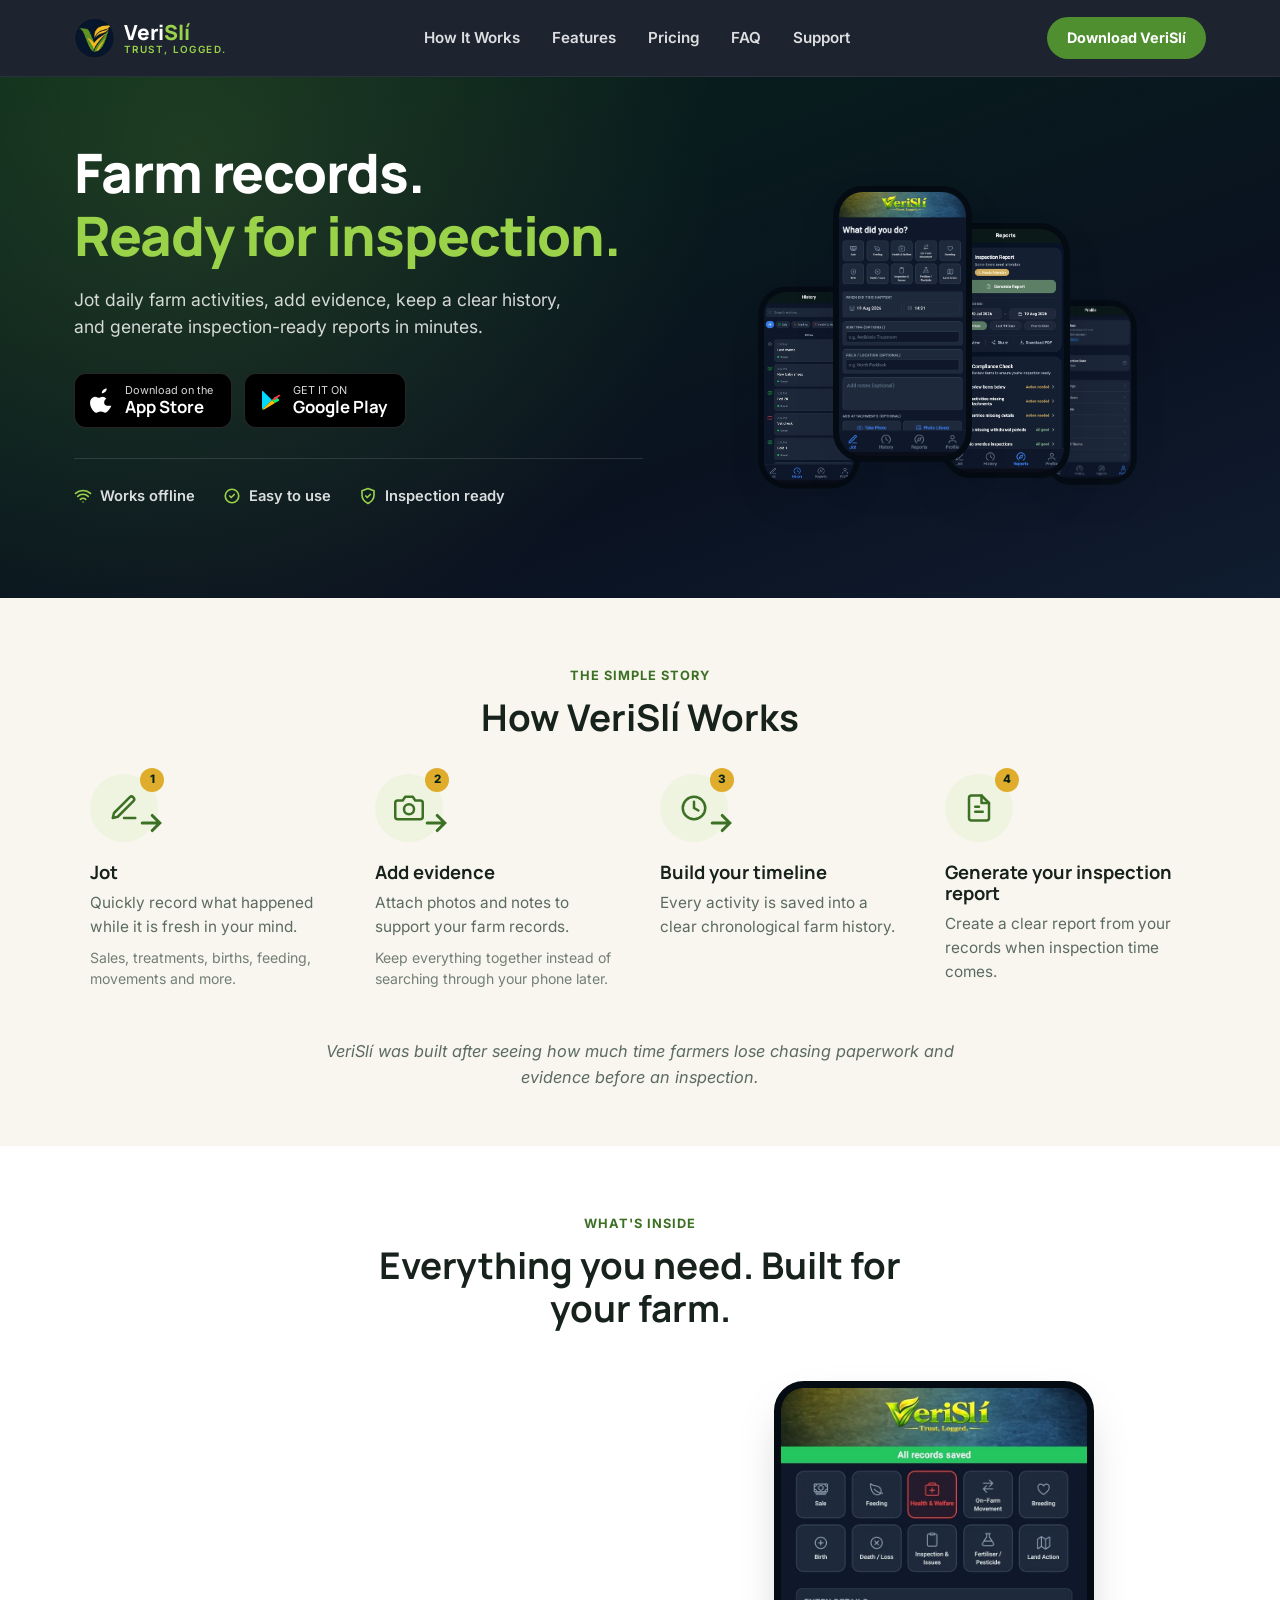
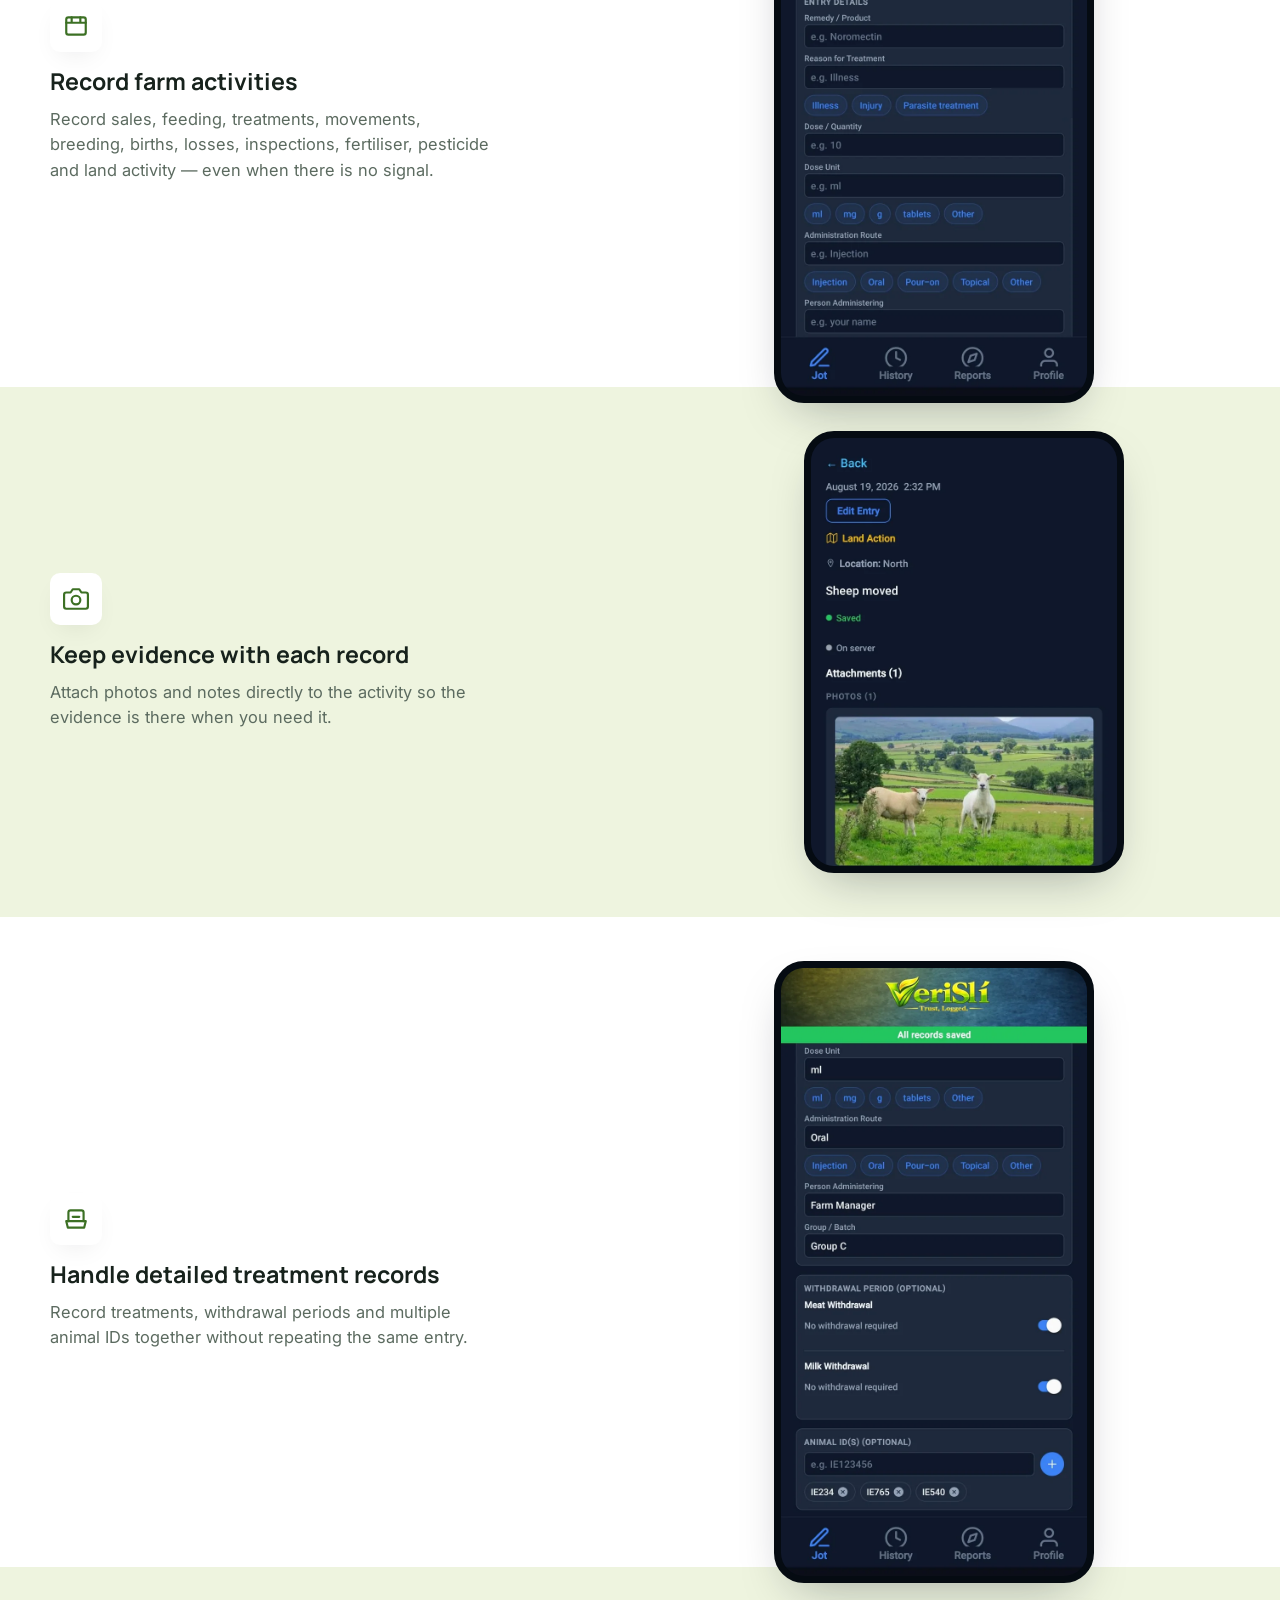
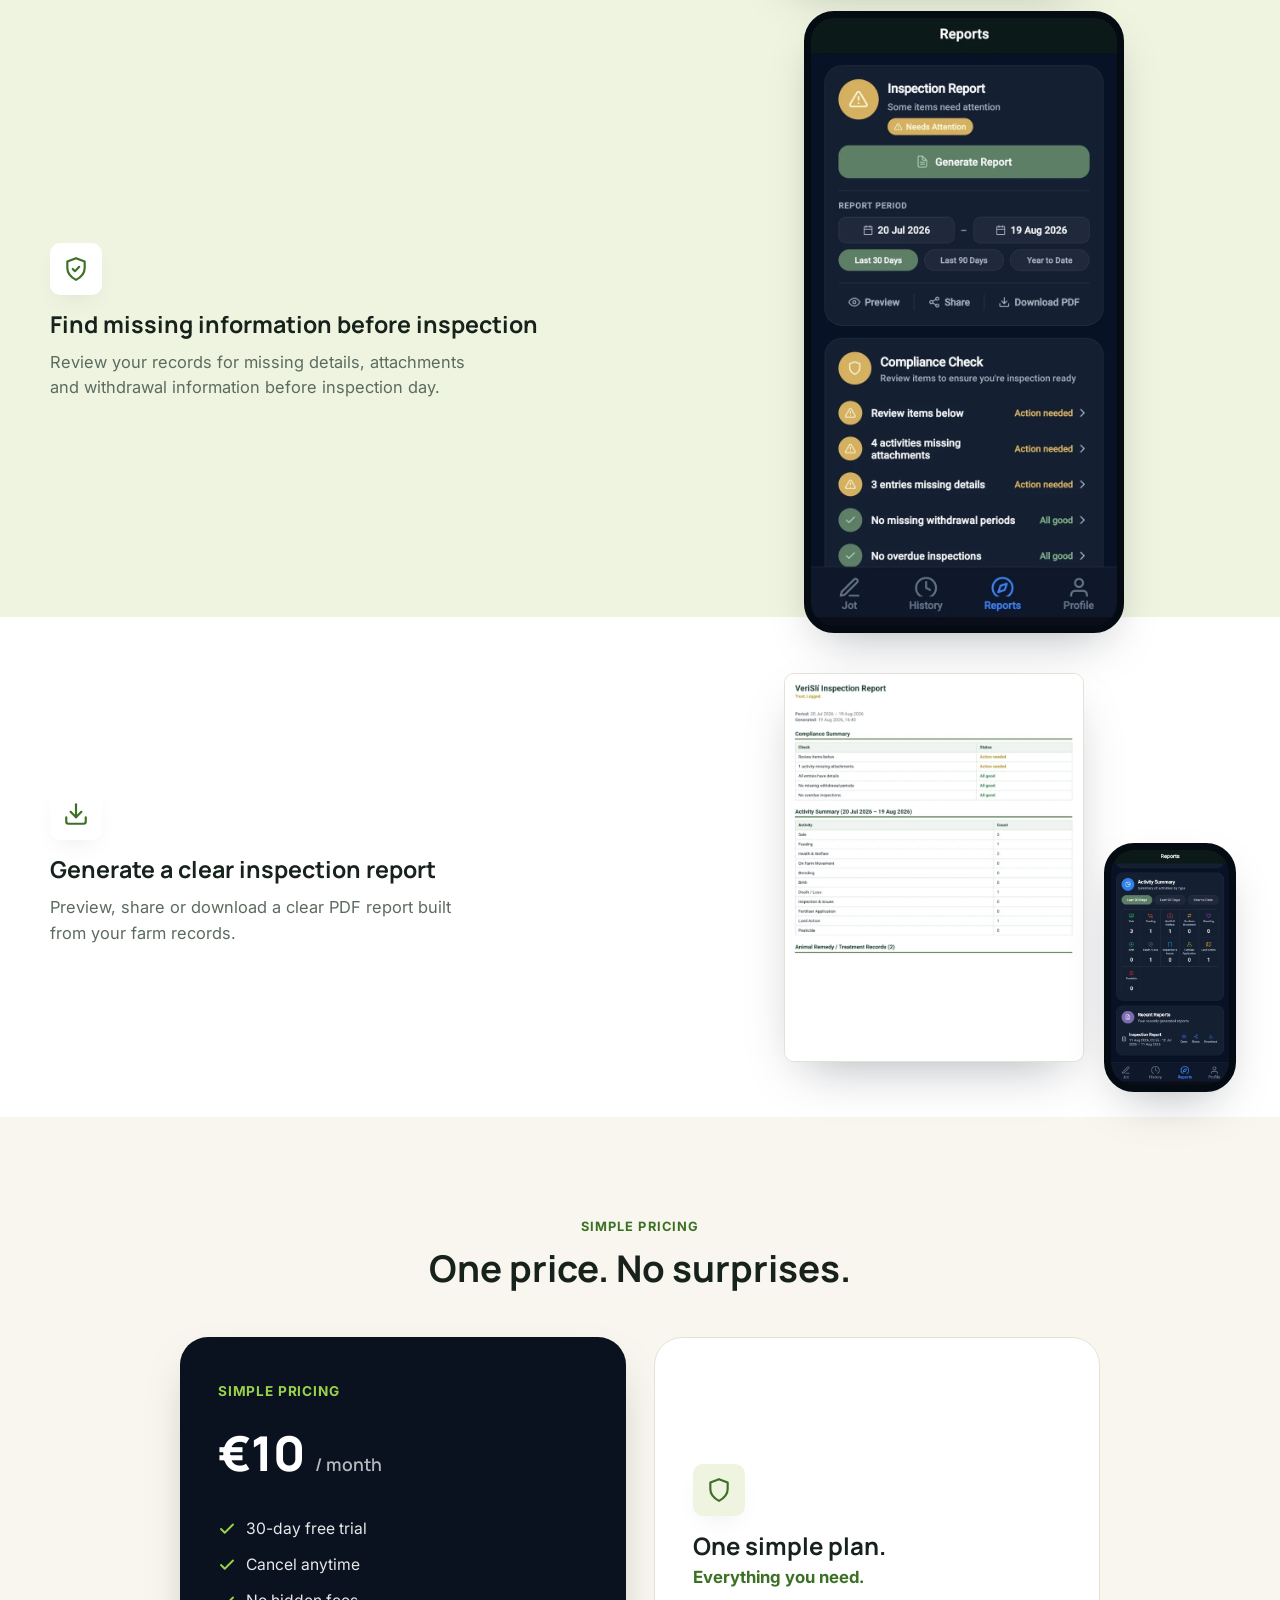
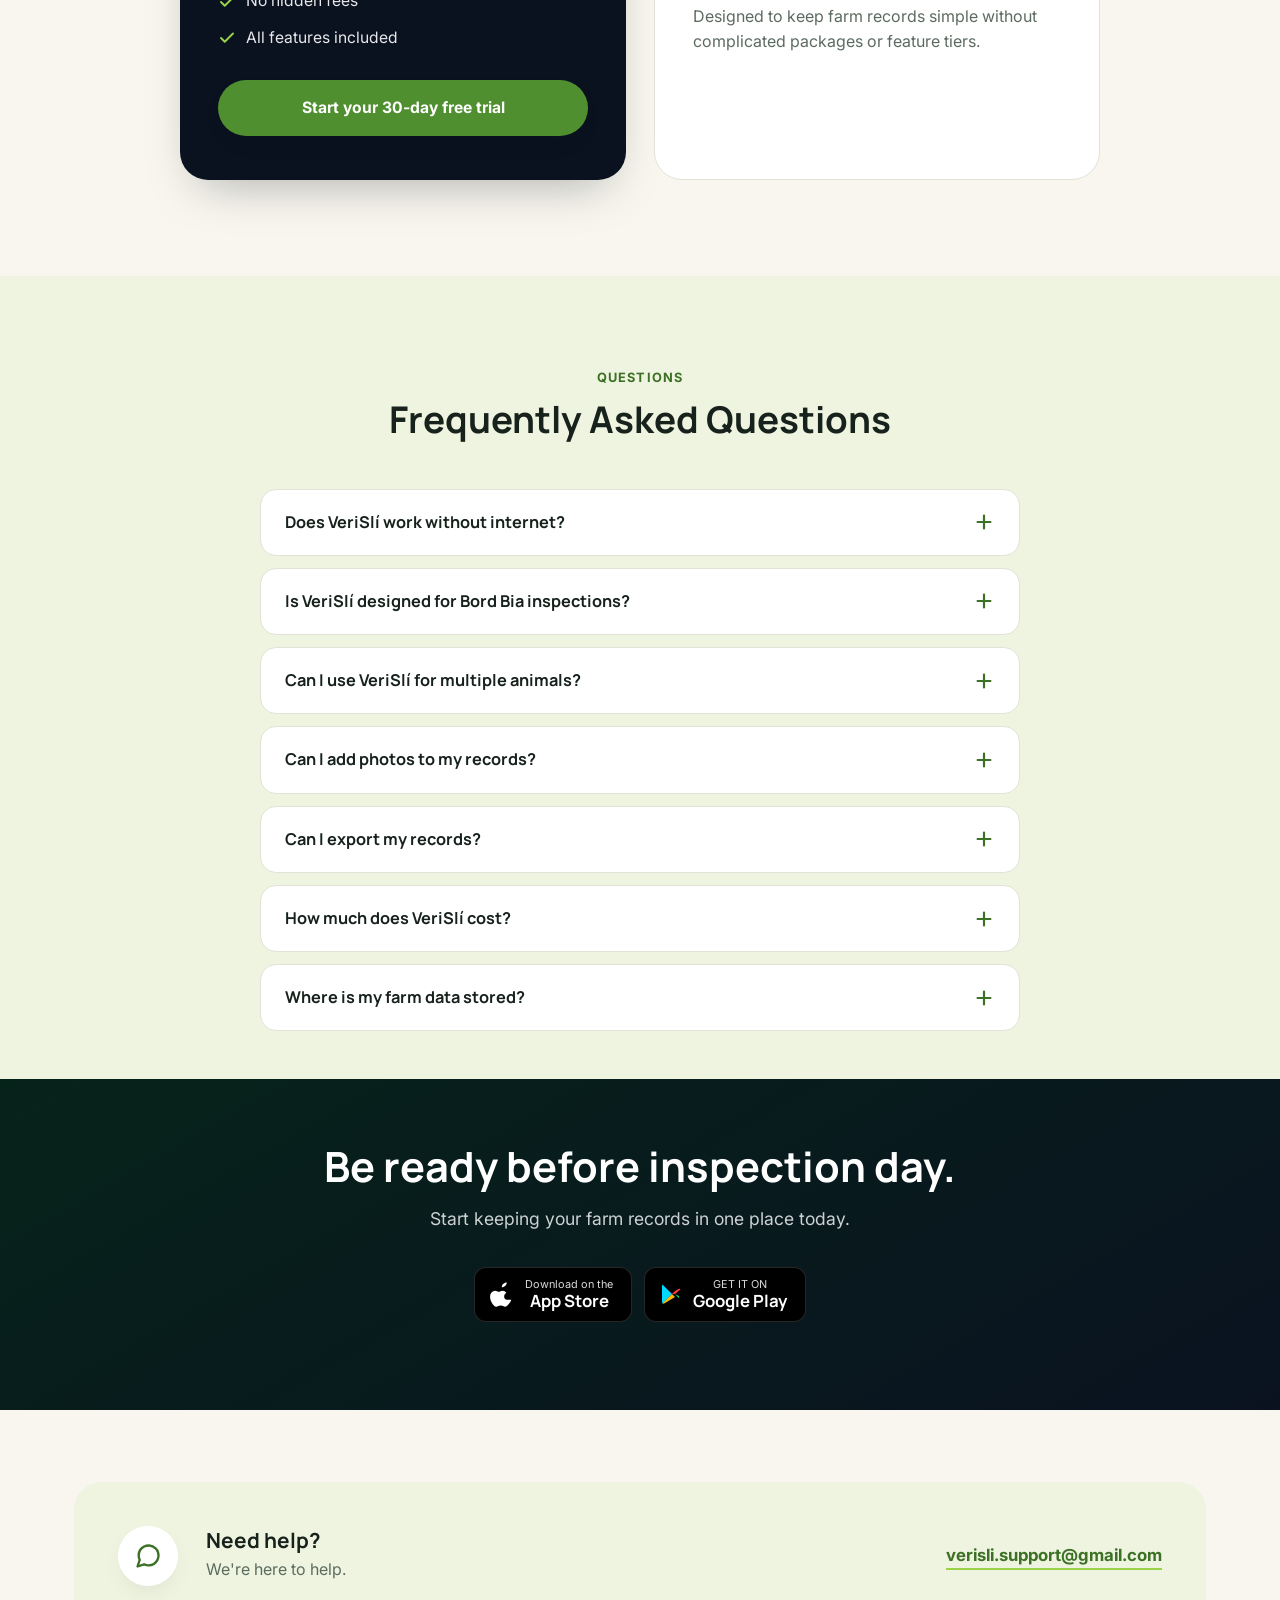
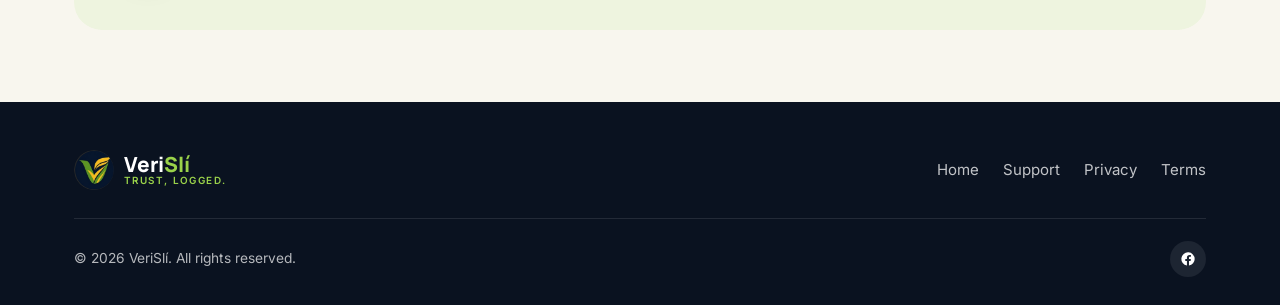
==== index.html @ f33a16e4 "Add files via upload" ====
<!DOCTYPE html>
<html lang="en-IE">
<head>
<meta charset="UTF-8">
<meta name="viewport" content="width=device-width, initial-scale=1.0">
<title>VeriSlí | Simple Farm Records &amp; Inspection Reports</title>
<meta name="description" content="Keep clear farm records, attach evidence, work offline and generate inspection-ready reports with VeriSlí.">
<link rel="canonical" href="https://www.verisli.com/">

<!-- Open Graph -->
<meta property="og:type" content="website">
<meta property="og:title" content="VeriSlí | Simple Farm Records &amp; Inspection Reports">
<meta property="og:description" content="Keep clear farm records, attach evidence, work offline and generate inspection-ready reports with VeriSlí.">
<meta property="og:image" content="https://www.verisli.com/images/og-image.jpg">
<meta property="og:url" content="https://www.verisli.com/">

<link rel="icon" href="images/favicon-64.png" sizes="64x64" type="image/png">
<link rel="apple-touch-icon" href="images/apple-touch-icon.png">

<link rel="preconnect" href="https://fonts.googleapis.com">
<link rel="preconnect" href="https://fonts.gstatic.com" crossorigin>
<link href="https://fonts.googleapis.com/css2?family=Inter:wght@400;500;600;700&family=Manrope:wght@700;800&display=swap" rel="stylesheet">

<link rel="stylesheet" href="styles.css">
</head>
<body>

<a class="skip-link" href="#main">Skip to content</a>

<header class="site-header">
  <div class="container">
    <a class="brand" href="#hero">
      <img src="images/verisli-logo.png" alt="VeriSlí logo" width="256" height="256">
      <span class="brand-text">
        <span class="brand-name">Veri<span class="accent-i">Sl&iacute;</span></span>
        <span class="brand-tagline">Trust, Logged.</span>
      </span>
    </a>

    <nav class="main-nav" aria-label="Primary">
      <a href="#how-it-works">How It Works</a>
      <a href="#features">Features</a>
      <a href="#pricing">Pricing</a>
      <a href="#faq">FAQ</a>
      <a href="#support">Support</a>
    </nav>

    <div class="header-actions">
      <a class="header-cta desktop-only" href="#download">Download VeriSl&iacute;</a>
      <button class="nav-toggle" id="navToggle" aria-expanded="false" aria-controls="mobileNav" aria-label="Open menu">
        <svg id="navIconOpen" viewBox="0 0 24 24" fill="none" stroke="currentColor" stroke-width="2" stroke-linecap="round" aria-hidden="true"><line x1="3" y1="6" x2="21" y2="6"/><line x1="3" y1="12" x2="21" y2="12"/><line x1="3" y1="18" x2="21" y2="18"/></svg>
        <svg id="navIconClose" viewBox="0 0 24 24" fill="none" stroke="currentColor" stroke-width="2" stroke-linecap="round" style="display:none;" aria-hidden="true"><line x1="6" y1="6" x2="18" y2="18"/><line x1="6" y1="18" x2="18" y2="6"/></svg>
      </button>
    </div>
  </div>

  <nav class="mobile-nav" id="mobileNav" aria-label="Mobile">
    <a href="#how-it-works">How It Works</a>
    <a href="#features">Features</a>
    <a href="#pricing">Pricing</a>
    <a href="#faq">FAQ</a>
    <a href="#support">Support</a>
    <a class="header-cta" href="#download">Download VeriSl&iacute;</a>
  </nav>
</header>

<main id="main">

  <!-- HERO -->
  <section id="hero" class="hero">
    <div class="container hero-grid">
      <div class="hero-content">
        <h1>Farm records.<br><span class="highlight">Ready for inspection.</span></h1>
        <p class="hero-copy">Jot daily farm activities, add evidence, keep a clear history, and generate inspection-ready reports in minutes.</p>

        <div class="hero-ctas store-badges">
          <a class="store-badge" href="https://apps.apple.com/app/id6763058834" aria-label="Download VeriSlí on the App Store" target="_blank" rel="noopener noreferrer">
            <svg width="26" height="26" viewBox="0 0 24 24" fill="currentColor" aria-hidden="true"><path d="M16.365 1.43c0 1.14-.462 2.196-1.223 2.97-.83.85-2.19 1.507-3.29 1.42-.14-1.1.44-2.25 1.19-2.99.83-.86 2.29-1.5 3.32-1.4zM20.6 17.24c-.55 1.27-.82 1.83-1.53 2.95-.99 1.55-2.4 3.49-4.14 3.5-1.55.02-1.95-1-4.05-1-2.1 0-2.55.98-4.09 1.02-1.66.05-2.93-1.66-3.93-3.21-2.13-3.29-2.36-7.15-1.04-9.2.94-1.46 2.41-2.32 3.8-2.32 1.42 0 2.31 1 3.48 1 1.14 0 1.83-1 3.48-1 1.24 0 2.55.68 3.48 1.85-3.06 1.68-2.57 6.06.54 6.4z"/></svg>
            <span class="badge-text">
              <span class="badge-eyebrow">Download on the</span>
              <span class="badge-name">App Store</span>
            </span>
          </a>
          <a class="store-badge google" href="https://play.google.com/store/apps/details?id=com.verisli.app" aria-label="Get VeriSlí on Google Play" target="_blank" rel="noopener noreferrer">
            <svg width="24" height="24" viewBox="0 0 24 24" aria-hidden="true"><path fill="#00d9ff" d="M3.6 2.6c-.4.4-.6.9-.6 1.6v15.6c0 .7.2 1.2.6 1.6l.1.1L13 12l-9.3-9.3z"/><path fill="#00f076" d="M16 15l-3-3 3-3 3.7 2.1c.6.3.6 1.5 0 1.8z" transform="translate(0,0)"/><path fill="#ff3a44" d="M13 12l3-3 3.7-2.1c.6-.4 1.5-.4 1.9.3l.1.1L16 12z" transform="translate(-3,-3.2) translate(3,3.2)"/><path fill="#ffbc00" d="M13 12l-9.3 9.3c.4.4 1 .5 1.9 0L16 15z" transform="translate(0,0)"/></svg>
            <span class="badge-text">
              <span class="badge-eyebrow">GET IT ON</span>
              <span class="badge-name">Google Play</span>
            </span>
          </a>
        </div>

        <div class="trust-points">
          <span class="trust-point"><svg width="18" height="18" viewBox="0 0 24 24" fill="none" stroke="currentColor" stroke-width="2.2" stroke-linecap="round" stroke-linejoin="round" aria-hidden="true"><path d="M2 8.5a15 15 0 0 1 20 0"/><path d="M5 12.5a10 10 0 0 1 14 0"/><path d="M8.5 16.5a5 5 0 0 1 7 0"/><circle cx="12" cy="20" r="1" fill="currentColor" stroke="none"/></svg> Works offline</span>
          <span class="trust-point"><svg width="18" height="18" viewBox="0 0 24 24" fill="none" stroke="currentColor" stroke-width="2.2" stroke-linecap="round" stroke-linejoin="round" aria-hidden="true"><path d="M4 4h16v16H4z" opacity="0"/><path d="M9 12l2 2 4-4"/><circle cx="12" cy="12" r="9"/></svg> Easy to use</span>
          <span class="trust-point"><svg width="18" height="18" viewBox="0 0 24 24" fill="none" stroke="currentColor" stroke-width="2.2" stroke-linecap="round" stroke-linejoin="round" aria-hidden="true"><path d="M12 2l8 3v6c0 5-3.4 8.5-8 11-4.6-2.5-8-6-8-11V5z"/><path d="M9 12l2 2 4-4"/></svg> Inspection ready</span>
        </div>
      </div>

      <div class="hero-media" aria-hidden="false">
        <div class="phone-stack">
          <div class="phone phone-history"><picture><source srcset="images/verisli-history.webp" type="image/webp"><img src="images/verisli-history.jpg" alt="VeriSlí history screen showing a chronological list of saved farm activities" width="720" height="1430"></picture></div>
          <div class="phone phone-jot"><picture><source srcset="images/verisli-jot.webp" type="image/webp"><img src="images/verisli-jot.jpg" alt="VeriSlí jot screen for quickly recording a farm activity such as feeding, health or breeding" width="720" height="1430"></picture></div>
          <div class="phone phone-reports"><picture><source srcset="images/verisli-reports.webp" type="image/webp"><img src="images/verisli-reports.jpg" alt="VeriSlí reports screen with an inspection report and compliance check" width="720" height="1430"></picture></div>
          <div class="phone phone-profile"><picture><source srcset="images/verisli-profile.webp" type="image/webp"><img src="images/verisli-profile.jpg" alt="VeriSlí profile screen showing farm settings and next inspection date" width="720" height="1430"></picture></div>
        </div>
      </div>
    </div>
  </section>

  <!-- HOW IT WORKS -->
  <section id="how-it-works" class="how-it-works">
    <div class="container">
      <div class="section-head">
        <span class="section-eyebrow">The simple story</span>
        <h2>How VeriSl&iacute; Works</h2>
      </div>

      <div class="steps">
        <div class="step">
          <div class="step-mark">
            <span class="step-number">1</span>
            <svg viewBox="0 0 24 24" fill="none" stroke="currentColor" stroke-width="2" stroke-linecap="round" stroke-linejoin="round" aria-hidden="true"><path d="M12 20h9"/><path d="M16.5 3.5a2.12 2.12 0 0 1 3 3L7 19l-4 1 1-4Z"/></svg>
            <svg class="step-connector" viewBox="0 0 24 24" fill="none" stroke="currentColor" stroke-width="2.5" stroke-linecap="round" aria-hidden="true"><path d="M5 12h14M13 6l6 6-6 6"/></svg>
          </div>
          <h3>Jot</h3>
          <p>Quickly record what happened while it is fresh in your mind.</p>
          <p class="step-sub">Sales, treatments, births, feeding, movements and more.</p>
        </div>

        <div class="step">
          <div class="step-mark">
            <span class="step-number">2</span>
            <svg viewBox="0 0 24 24" fill="none" stroke="currentColor" stroke-width="2" stroke-linecap="round" stroke-linejoin="round" aria-hidden="true"><path d="M23 19a2 2 0 0 1-2 2H3a2 2 0 0 1-2-2V8a2 2 0 0 1 2-2h4l2-3h6l2 3h4a2 2 0 0 1 2 2z"/><circle cx="12" cy="13" r="4"/></svg>
            <svg class="step-connector" viewBox="0 0 24 24" fill="none" stroke="currentColor" stroke-width="2.5" stroke-linecap="round" aria-hidden="true"><path d="M5 12h14M13 6l6 6-6 6"/></svg>
          </div>
          <h3>Add evidence</h3>
          <p>Attach photos and notes to support your farm records.</p>
          <p class="step-sub">Keep everything together instead of searching through your phone later.</p>
        </div>

        <div class="step">
          <div class="step-mark">
            <span class="step-number">3</span>
            <svg viewBox="0 0 24 24" fill="none" stroke="currentColor" stroke-width="2" stroke-linecap="round" stroke-linejoin="round" aria-hidden="true"><circle cx="12" cy="12" r="9"/><path d="M12 7v5l3.5 2"/></svg>
            <svg class="step-connector" viewBox="0 0 24 24" fill="none" stroke="currentColor" stroke-width="2.5" stroke-linecap="round" aria-hidden="true"><path d="M5 12h14M13 6l6 6-6 6"/></svg>
          </div>
          <h3>Build your timeline</h3>
          <p>Every activity is saved into a clear chronological farm history.</p>
        </div>

        <div class="step">
          <div class="step-mark">
            <span class="step-number">4</span>
            <svg viewBox="0 0 24 24" fill="none" stroke="currentColor" stroke-width="2" stroke-linecap="round" stroke-linejoin="round" aria-hidden="true"><path d="M14 2H6a2 2 0 0 0-2 2v16a2 2 0 0 0 2 2h12a2 2 0 0 0 2-2V8z"/><path d="M14 2v6h6"/><path d="M9 15h6M9 11h3"/></svg>
          </div>
          <h3>Generate your inspection report</h3>
          <p>Create a clear report from your records when inspection time comes.</p>
        </div>
      </div>
    </div>
  </section>

  <!-- WHY VERISLÍ EXISTS -->
  <section class="why-band">
    <div class="container">
      <p>VeriSl&iacute; was built after seeing how much time farmers lose chasing paperwork and evidence before an inspection.</p>
    </div>
  </section>

  <!-- FEATURES -->
  <section id="features" class="features">
    <div class="container section-head">
      <span class="section-eyebrow">What's inside</span>
      <h2>Everything you need. Built for your farm.</h2>
    </div>

    <div class="feature-row-wrap alt-a">
      <div class="container feature-row">
        <div class="feature-text">
          <div class="feature-icon">
            <svg viewBox="0 0 24 24" fill="none" stroke="currentColor" stroke-width="2" stroke-linecap="round" stroke-linejoin="round" aria-hidden="true"><rect x="3" y="4" width="18" height="16" rx="2"/><path d="M3 9h18"/><path d="M8 4v4M16 4v4"/></svg>
          </div>
          <h3>Record farm activities</h3>
          <p>Record sales, feeding, treatments, movements, breeding, births, losses, inspections, fertiliser, pesticide and land activity &mdash; even when there is no signal.</p>
        </div>
        <div class="feature-media">
          <div class="phone"><picture><source srcset="images/health-welfare-entry.webp" type="image/webp"><img src="images/health-welfare-entry.jpg" alt="VeriSlí health and welfare form for recording a livestock treatment" loading="lazy" width="720" height="1430"></picture></div>
        </div>
      </div>
    </div>

    <div class="feature-row-wrap alt-b">
      <div class="container feature-row reverse">
        <div class="feature-text">
          <div class="feature-icon">
            <svg viewBox="0 0 24 24" fill="none" stroke="currentColor" stroke-width="2" stroke-linecap="round" stroke-linejoin="round" aria-hidden="true"><path d="M23 19a2 2 0 0 1-2 2H3a2 2 0 0 1-2-2V8a2 2 0 0 1 2-2h4l2-3h6l2 3h4a2 2 0 0 1 2 2z"/><circle cx="12" cy="13" r="4"/></svg>
          </div>
          <h3>Keep evidence with each record</h3>
          <p>Attach photos and notes directly to the activity so the evidence is there when you need it.</p>
        </div>
        <div class="feature-media">
          <div class="phone"><picture><source srcset="images/photo-evidence.webp" type="image/webp"><img src="images/photo-evidence.jpg" alt="VeriSlí farm activity with photographic evidence attached to the saved record" loading="lazy" width="720" height="1008"></picture></div>
        </div>
      </div>
    </div>

    <div class="feature-row-wrap alt-a">
      <div class="container feature-row">
        <div class="feature-text">
          <div class="feature-icon">
            <svg viewBox="0 0 24 24" fill="none" stroke="currentColor" stroke-width="2" stroke-linecap="round" stroke-linejoin="round" aria-hidden="true"><path d="M19 14V6a2 2 0 0 0-2-2H7a2 2 0 0 0-2 2v8"/><path d="M3 14h18l-1.5 6h-15z"/><path d="M9 10h6"/></svg>
          </div>
          <h3>Handle detailed treatment records</h3>
          <p>Record treatments, withdrawal periods and multiple animal IDs together without repeating the same entry.</p>
        </div>
        <div class="feature-media">
          <div class="phone"><picture><source srcset="images/treatment-multiple-animals.webp" type="image/webp"><img src="images/treatment-multiple-animals.jpg" alt="VeriSlí treatment record showing withdrawal periods and multiple animal IDs" loading="lazy" width="720" height="1430"></picture></div>
        </div>
      </div>
    </div>

    <div class="feature-row-wrap alt-b">
      <div class="container feature-row reverse">
        <div class="feature-text">
          <div class="feature-icon">
            <svg viewBox="0 0 24 24" fill="none" stroke="currentColor" stroke-width="2" stroke-linecap="round" stroke-linejoin="round" aria-hidden="true"><path d="M12 2l8 3v6c0 5-3.4 8.5-8 11-4.6-2.5-8-6-8-11V5z"/><path d="M9 12l2 2 4-4"/></svg>
          </div>
          <h3>Find missing information before inspection</h3>
          <p>Review your records for missing details, attachments and withdrawal information before inspection day.</p>
        </div>
        <div class="feature-media">
          <div class="phone"><picture><source srcset="images/verisli-reports.webp" type="image/webp"><img src="images/verisli-reports.jpg" alt="VeriSlí compliance check flagging missing attachments and missing details" loading="lazy" width="720" height="1122"></picture></div>
        </div>
      </div>
    </div>

    <div class="feature-row-wrap alt-a">
      <div class="container feature-row">
        <div class="feature-text">
          <div class="feature-icon">
            <svg viewBox="0 0 24 24" fill="none" stroke="currentColor" stroke-width="2" stroke-linecap="round" stroke-linejoin="round" aria-hidden="true"><path d="M21 15v4a2 2 0 0 1-2 2H5a2 2 0 0 1-2-2v-4"/><path d="M7 10l5 5 5-5"/><path d="M12 15V3"/></svg>
          </div>
          <h3>Generate a clear inspection report</h3>
          <p>Preview, share or download a clear PDF report built from your farm records.</p>
        </div>
        <div class="feature-media report-combo">
          <div class="report-doc"><picture><source srcset="images/inspection-report.webp" type="image/webp"><img src="images/inspection-report.jpg" alt="VeriSlí inspection report showing compliance checks, activity summary and farm records" loading="lazy" width="720" height="935"></picture></div>
          <div class="phone"><picture><source srcset="images/activity-summary.webp" type="image/webp"><img src="images/activity-summary.jpg" alt="VeriSlí activity summary and recently generated inspection reports" loading="lazy" width="720" height="1430"></picture></div>
        </div>
      </div>
    </div>
  </section>

  <!-- PRICING -->
  <section id="pricing" class="pricing">
    <div class="container">
      <div class="section-head">
        <span class="section-eyebrow">Simple pricing</span>
        <h2>One price. No surprises.</h2>
      </div>

      <div class="pricing-grid">
        <div class="price-card">
          <div class="price-tag">Simple pricing</div>
          <div class="price-amount">&euro;10 <span>/ month</span></div>
          <ul class="price-list">
            <li><svg width="18" height="18" viewBox="0 0 24 24" fill="none" stroke="currentColor" stroke-width="2.5" stroke-linecap="round" stroke-linejoin="round" aria-hidden="true"><path d="M20 6 9 17l-5-5"/></svg> 30-day free trial</li>
            <li><svg width="18" height="18" viewBox="0 0 24 24" fill="none" stroke="currentColor" stroke-width="2.5" stroke-linecap="round" stroke-linejoin="round" aria-hidden="true"><path d="M20 6 9 17l-5-5"/></svg> Cancel anytime</li>
            <li><svg width="18" height="18" viewBox="0 0 24 24" fill="none" stroke="currentColor" stroke-width="2.5" stroke-linecap="round" stroke-linejoin="round" aria-hidden="true"><path d="M20 6 9 17l-5-5"/></svg> No hidden fees</li>
            <li><svg width="18" height="18" viewBox="0 0 24 24" fill="none" stroke="currentColor" stroke-width="2.5" stroke-linecap="round" stroke-linejoin="round" aria-hidden="true"><path d="M20 6 9 17l-5-5"/></svg> All features included</li>
          </ul>
          <a class="btn btn-primary price-cta" href="#download">Start your 30-day free trial</a>
        </div>

        <div class="plan-card">
          <div class="feature-icon">
            <svg viewBox="0 0 24 24" fill="none" stroke="currentColor" stroke-width="2" stroke-linecap="round" stroke-linejoin="round" aria-hidden="true"><path d="M12 2l8 3v6c0 5-3.4 8.5-8 11-4.6-2.5-8-6-8-11V5z"/><path d="M2 8.5a15 15 0 0 1 20 0" opacity="0"/></svg>
          </div>
          <h3>One simple plan.</h3>
          <div class="plan-sub">Everything you need.</div>
          <p>Designed to keep farm records simple without complicated packages or feature tiers.</p>
        </div>
      </div>
    </div>
  </section>

  <!-- FAQ -->
  <section id="faq" class="faq">
    <div class="container">
      <div class="section-head">
        <span class="section-eyebrow">Questions</span>
        <h2>Frequently Asked Questions</h2>
      </div>

      <div class="faq-list">
        <details class="faq-item">
          <summary class="faq-question">Does VeriSl&iacute; work without internet?
            <svg class="icon-plus" viewBox="0 0 24 24" fill="none" stroke="currentColor" stroke-width="2.4" stroke-linecap="round" aria-hidden="true"><path d="M12 5v14M5 12h14"/></svg>
          </summary>
          <p class="faq-answer">Yes. VeriSl&iacute; is designed for real farm conditions. You can record activities while offline and sync them when an internet connection becomes available.</p>
        </details>

        <details class="faq-item">
          <summary class="faq-question">Is VeriSl&iacute; designed for Bord Bia inspections?
            <svg class="icon-plus" viewBox="0 0 24 24" fill="none" stroke="currentColor" stroke-width="2.4" stroke-linecap="round" aria-hidden="true"><path d="M12 5v14M5 12h14"/></svg>
          </summary>
          <p class="faq-answer">VeriSl&iacute; is designed to help farmers keep clear, organised records and prepare the information they may need for inspections. It is not affiliated with or endorsed by Bord Bia.</p>
        </details>

        <details class="faq-item">
          <summary class="faq-question">Can I use VeriSl&iacute; for multiple animals?
            <svg class="icon-plus" viewBox="0 0 24 24" fill="none" stroke="currentColor" stroke-width="2.4" stroke-linecap="round" aria-hidden="true"><path d="M12 5v14M5 12h14"/></svg>
          </summary>
          <p class="faq-answer">Yes. VeriSl&iacute; supports farm records involving individual animals and multiple animals where appropriate.</p>
        </details>

        <details class="faq-item">
          <summary class="faq-question">Can I add photos to my records?
            <svg class="icon-plus" viewBox="0 0 24 24" fill="none" stroke="currentColor" stroke-width="2.4" stroke-linecap="round" aria-hidden="true"><path d="M12 5v14M5 12h14"/></svg>
          </summary>
          <p class="faq-answer">Yes. Photos can be attached directly to farm activities so supporting evidence stays with the relevant record.</p>
        </details>

        <details class="faq-item">
          <summary class="faq-question">Can I export my records?
            <svg class="icon-plus" viewBox="0 0 24 24" fill="none" stroke="currentColor" stroke-width="2.4" stroke-linecap="round" aria-hidden="true"><path d="M12 5v14M5 12h14"/></svg>
          </summary>
          <p class="faq-answer">Yes. VeriSl&iacute; can generate reports that can be previewed, shared or downloaded as a PDF.</p>
        </details>

        <details class="faq-item">
          <summary class="faq-question">How much does VeriSl&iacute; cost?
            <svg class="icon-plus" viewBox="0 0 24 24" fill="none" stroke="currentColor" stroke-width="2.4" stroke-linecap="round" aria-hidden="true"><path d="M12 5v14M5 12h14"/></svg>
          </summary>
          <p class="faq-answer">VeriSl&iacute; costs &euro;10 per month after a 30-day free trial. There are no separate feature tiers.</p>
        </details>

        <details class="faq-item">
          <summary class="faq-question">Where is my farm data stored?
            <svg class="icon-plus" viewBox="0 0 24 24" fill="none" stroke="currentColor" stroke-width="2.4" stroke-linecap="round" aria-hidden="true"><path d="M12 5v14M5 12h14"/></svg>
          </summary>
          <p class="faq-answer">VeriSl&iacute; securely stores your records so they can be synced and accessed through the app. See our <a href="privacy.html">Privacy Policy</a> for more information about how data is handled.</p>
        </details>
      </div>
    </div>
  </section>

  <!-- FINAL DOWNLOAD CTA -->
  <section id="download" class="final-cta">
    <div class="container">
      <h2>Be ready before inspection day.</h2>
      <p>Start keeping your farm records in one place today.</p>
      <div class="store-badges">
        <a class="store-badge" href="https://apps.apple.com/app/id6763058834" aria-label="Download VeriSlí on the App Store" target="_blank" rel="noopener noreferrer">
          <svg width="26" height="26" viewBox="0 0 24 24" fill="currentColor" aria-hidden="true"><path d="M16.365 1.43c0 1.14-.462 2.196-1.223 2.97-.83.85-2.19 1.507-3.29 1.42-.14-1.1.44-2.25 1.19-2.99.83-.86 2.29-1.5 3.32-1.4zM20.6 17.24c-.55 1.27-.82 1.83-1.53 2.95-.99 1.55-2.4 3.49-4.14 3.5-1.55.02-1.95-1-4.05-1-2.1 0-2.55.98-4.09 1.02-1.66.05-2.93-1.66-3.93-3.21-2.13-3.29-2.36-7.15-1.04-9.2.94-1.46 2.41-2.32 3.8-2.32 1.42 0 2.31 1 3.48 1 1.14 0 1.83-1 3.48-1 1.24 0 2.55.68 3.48 1.85-3.06 1.68-2.57 6.06.54 6.4z"/></svg>
          <span class="badge-text">
            <span class="badge-eyebrow">Download on the</span>
            <span class="badge-name">App Store</span>
          </span>
        </a>
        <a class="store-badge google" href="https://play.google.com/store/apps/details?id=com.verisli.app" aria-label="Get VeriSlí on Google Play" target="_blank" rel="noopener noreferrer">
          <svg width="24" height="24" viewBox="0 0 24 24" aria-hidden="true"><path fill="#00d9ff" d="M3.6 2.6c-.4.4-.6.9-.6 1.6v15.6c0 .7.2 1.2.6 1.6l.1.1L13 12l-9.3-9.3z"/><path fill="#ffbc00" d="M13 12l-9.3 9.3c.4.4 1 .5 1.9 0L16 15z"/><path fill="#ff3a44" d="M13 12l3-3 3.7-2.1c.6-.4 1.5-.4 1.9.3l.1.1L16 12z"/><path fill="#00f076" d="M16 12l3.7 2.1c.6.4.6 1.5 0 1.8L16 12z"/></svg>
          <span class="badge-text">
            <span class="badge-eyebrow">GET IT ON</span>
            <span class="badge-name">Google Play</span>
          </span>
        </a>
      </div>
    </div>
  </section>

  <!-- SUPPORT -->
  <section id="support" class="support">
    <div class="container">
      <div class="support-card">
        <div class="support-icon">
          <svg viewBox="0 0 24 24" fill="none" stroke="currentColor" stroke-width="2" stroke-linecap="round" stroke-linejoin="round" aria-hidden="true"><path d="M21 11.5a8.38 8.38 0 0 1-.9 3.8 8.5 8.5 0 0 1-7.6 4.7 8.38 8.38 0 0 1-3.8-.9L3 21l1.9-5.7a8.38 8.38 0 0 1-.9-3.8 8.5 8.5 0 0 1 4.7-7.6 8.38 8.38 0 0 1 3.8-.9h.5a8.48 8.48 0 0 1 8 8v.5z"/></svg>
        </div>
        <div class="support-text">
          <h3>Need help?</h3>
          <p>We're here to help.</p>
        </div>
        <a class="support-email" href="mailto:verisli.support@gmail.com">verisli.support@gmail.com</a>
      </div>
    </div>
  </section>

</main>

<footer class="site-footer">
  <div class="container">
    <div class="footer-top">
      <a class="brand" href="#hero">
        <img src="images/verisli-logo.png" alt="VeriSlí logo" width="256" height="256">
        <span class="brand-text">
          <span class="brand-name">Veri<span class="accent-i">Sl&iacute;</span></span>
          <span class="brand-tagline">Trust, Logged.</span>
        </span>
      </a>
      <nav class="footer-nav" aria-label="Footer">
        <a href="#hero">Home</a>
        <a href="#support">Support</a>
        <a href="privacy.html">Privacy</a>
        <a href="terms.html">Terms</a>
      </nav>
    </div>
    <div class="footer-bottom">
      <span>&copy; 2026 VeriSl&iacute;. All rights reserved.</span>
      <div class="footer-social">
        <a href="https://www.facebook.com/profile.php?id=61577506962488" target="_blank" rel="noopener noreferrer" aria-label="VeriSlí on Facebook">
          <svg viewBox="0 0 24 24" fill="currentColor" aria-hidden="true"><path d="M22 12a10 10 0 1 0-11.6 9.9v-7H7.9V12h2.5V9.8c0-2.5 1.5-3.9 3.8-3.9 1.1 0 2.2.2 2.2.2v2.4h-1.3c-1.2 0-1.6.8-1.6 1.6V12h2.8l-.4 2.9h-2.4v7A10 10 0 0 0 22 12"/></svg>
        </a>
      </div>
    </div>
  </div>
</footer>

<script src="script.js"></script>
</body>
</html>
---- styles.css ----
/* =========================================================
   VeriSlí — Marketing Site Styles
   Plain CSS, mobile-first, no build step.
   ========================================================= */

:root {
  /* Colour tokens — derived from the VeriSlí app icon and in-app screens */
  --navy: #0a1220;
  --navy-soft: #101c30;
  --deep-green: #0b3324;
  --dark-green: #06231a;
  --leaf-green: #4f8f2f;
  --leaf-green-dark: #3c7024;
  --gold: #e0ac2b;
  --lime: #9ad24a;
  --cream: #f8f6ee;
  --soft-green: #eef4df;
  --text-dark: #17221c;
  --text-muted: #5c6b60;
  --white: #ffffff;
  --line: #e2e2d6;

  --font-display: 'Manrope', system-ui, -apple-system, 'Segoe UI', sans-serif;
  --font-body: 'Inter', system-ui, -apple-system, 'Segoe UI', sans-serif;

  --max-width: 1180px;
  --radius-sm: 10px;
  --radius-md: 16px;
  --radius-lg: 28px;
  --shadow-soft: 0 20px 50px -20px rgba(10, 18, 32, 0.35);
  --shadow-card: 0 10px 30px -15px rgba(10, 18, 32, 0.2);
}

/* ---------- Reset ---------- */
*, *::before, *::after { box-sizing: border-box; }
html { scroll-behavior: smooth; }
@media (prefers-reduced-motion: reduce) {
  html { scroll-behavior: auto; }
  * { animation-duration: 0.01ms !important; animation-iteration-count: 1 !important; transition-duration: 0.01ms !important; }
}

html, body { overflow-x: hidden; }
body {
  margin: 0;
  font-family: var(--font-body);
  color: var(--text-dark);
  background: var(--cream);
  line-height: 1.55;
  -webkit-font-smoothing: antialiased;
}

img { max-width: 100%; display: block; }
a { color: inherit; }
ul { margin: 0; padding: 0; }
h1, h2, h3, h4 { font-family: var(--font-display); margin: 0; line-height: 1.15; }
p { margin: 0; }
button { font-family: inherit; }

.container {
  width: 100%;
  max-width: var(--max-width);
  margin: 0 auto;
  padding: 0 24px;
}

section { position: relative; }
section[id] { scroll-margin-top: 96px; }

a:focus-visible,
button:focus-visible,
input:focus-visible {
  outline: 3px solid var(--gold);
  outline-offset: 3px;
}

.visually-hidden {
  position: absolute;
  width: 1px; height: 1px;
  padding: 0; margin: -1px;
  overflow: hidden;
  clip: rect(0,0,0,0);
  white-space: nowrap;
  border: 0;
}

.skip-link {
  position: absolute;
  left: 12px;
  top: -60px;
  background: var(--navy);
  color: var(--white);
  padding: 12px 18px;
  border-radius: var(--radius-sm);
  z-index: 1000;
  transition: top 0.15s ease;
}
.skip-link:focus { top: 12px; }

/* ---------- Buttons ---------- */
.btn {
  display: inline-flex;
  align-items: center;
  justify-content: center;
  gap: 8px;
  padding: 14px 26px;
  border-radius: 999px;
  font-weight: 700;
  font-size: 0.98rem;
  text-decoration: none;
  border: 2px solid transparent;
  cursor: pointer;
  transition: transform 0.15s ease, box-shadow 0.15s ease, background-color 0.15s ease;
}
.btn:hover { transform: translateY(-2px); }
.btn-primary {
  background: var(--leaf-green);
  color: var(--white);
  box-shadow: var(--shadow-card);
}
.btn-primary:hover { background: var(--leaf-green-dark); }
.btn-outline {
  background: transparent;
  border-color: rgba(255,255,255,0.35);
  color: var(--white);
}
.btn-outline:hover { background: rgba(255,255,255,0.1); }
.btn-dark {
  background: var(--navy);
  color: var(--white);
}
.btn-dark:hover { background: #000; }

/* Store badges */
.store-badges { display: flex; flex-wrap: wrap; gap: 12px; }
.store-badge {
  display: inline-flex;
  align-items: center;
  gap: 10px;
  background: #000;
  color: #fff;
  border-radius: 12px;
  padding: 10px 18px 10px 14px;
  text-decoration: none;
  border: 1px solid rgba(255,255,255,0.15);
  transition: transform 0.15s ease, background-color 0.15s ease;
  min-height: 52px;
}
.store-badge:hover { transform: translateY(-2px); background: #1a1a1a; }
.store-badge svg { flex-shrink: 0; }
.store-badge .badge-text { display: flex; flex-direction: column; line-height: 1.2; }
.store-badge .badge-eyebrow { font-size: 0.68rem; opacity: 0.85; }
.store-badge .badge-name { font-size: 1.05rem; font-weight: 700; font-family: var(--font-display); }
.store-badge.google { background: #000; }

/* ---------- Header ---------- */
.site-header {
  position: sticky;
  top: 0;
  z-index: 500;
  background: rgba(10, 18, 32, 0.92);
  backdrop-filter: blur(10px);
  border-bottom: 1px solid rgba(255,255,255,0.06);
}
.site-header .container {
  display: flex;
  align-items: center;
  justify-content: space-between;
  height: 76px;
}
.brand {
  display: flex;
  align-items: center;
  gap: 10px;
  text-decoration: none;
  color: var(--white);
}
.brand img { width: 40px; height: 40px; border-radius: 50%; }
.brand-text { display: flex; flex-direction: column; line-height: 1.05; }
.brand-name {
  font-family: var(--font-display);
  font-weight: 800;
  font-size: 1.3rem;
  letter-spacing: -0.01em;
  color: var(--white);
}
.brand-name .accent-i { color: var(--lime); }
.brand-tagline {
  font-size: 0.62rem;
  letter-spacing: 0.14em;
  text-transform: uppercase;
  color: var(--lime);
  font-weight: 600;
}

.main-nav {
  display: flex;
  align-items: center;
  gap: 32px;
}
.main-nav a {
  color: rgba(255,255,255,0.85);
  text-decoration: none;
  font-size: 0.95rem;
  font-weight: 600;
}
.main-nav a:hover { color: var(--lime); }

.header-actions { display: flex; align-items: center; gap: 18px; }
.header-cta {
  background: var(--leaf-green);
  color: var(--white);
  padding: 10px 20px;
  border-radius: 999px;
  text-decoration: none;
  font-weight: 700;
  font-size: 0.9rem;
  white-space: nowrap;
}
.header-cta:hover { background: var(--leaf-green-dark); }

.nav-toggle {
  display: none;
  background: none;
  border: none;
  color: var(--white);
  cursor: pointer;
  padding: 8px;
}
.nav-toggle svg { width: 26px; height: 26px; }

@media (max-width: 900px) {
  .main-nav { display: none; }
  .header-cta.desktop-only { display: none; }
  .nav-toggle { display: inline-flex; }

  .mobile-nav {
    display: none;
    flex-direction: column;
    background: var(--navy);
    border-bottom: 1px solid rgba(255,255,255,0.08);
  }
  .mobile-nav.open { display: flex; }
  .mobile-nav a {
    color: rgba(255,255,255,0.9);
    text-decoration: none;
    padding: 16px 24px;
    border-top: 1px solid rgba(255,255,255,0.06);
    font-weight: 600;
  }
  .mobile-nav .header-cta { margin: 16px 24px; text-align: center; }
}
@media (min-width: 901px) {
  .mobile-nav { display: none !important; }
}

/* ---------- Hero ---------- */
.hero {
  background:
    radial-gradient(circle at 15% 15%, rgba(154, 210, 74, 0.16), transparent 45%),
    linear-gradient(160deg, var(--dark-green) 0%, var(--navy) 65%, var(--navy-soft) 100%);
  color: var(--white);
  padding: 64px 0 90px;
  overflow: hidden;
}
.hero-grid {
  display: grid;
  grid-template-columns: 1.05fr 0.95fr;
  gap: 48px;
  align-items: center;
}
.hero-grid > * { min-width: 0; }
.hero h1 {
  font-size: clamp(2.3rem, 4.4vw, 3.4rem);
  font-weight: 800;
  letter-spacing: -0.02em;
}
.hero h1 .highlight { color: var(--lime); }
.hero-copy {
  margin-top: 20px;
  font-size: 1.1rem;
  color: rgba(255,255,255,0.82);
  max-width: 46ch;
}
.hero-ctas { margin-top: 32px; }
.trust-points {
  display: flex;
  flex-wrap: wrap;
  gap: 20px 28px;
  margin-top: 30px;
  padding-top: 26px;
  border-top: 1px solid rgba(255,255,255,0.12);
}
.trust-point {
  display: flex;
  align-items: center;
  gap: 8px;
  font-size: 0.92rem;
  color: rgba(255,255,255,0.85);
  font-weight: 600;
}
.trust-point svg { color: var(--lime); flex-shrink: 0; }

/* Hero phone stack */
.phone-stack {
  position: relative;
  display: flex;
  justify-content: center;
  align-items: flex-end;
  gap: 0;
  padding: 20px 0;
}
.phone {
  position: relative;
  border-radius: 30px;
  border: 6px solid #050b12;
  background: #050b12;
  box-shadow: var(--shadow-soft);
  overflow: hidden;
  flex-shrink: 0;
}
.phone img { width: 100%; height: 100%; object-fit: cover; object-position: top center; display: block; }

/* All four hero screenshots share the same 720x1430 crop, so lock a single
   aspect ratio for the whole stack. Offsets are fixed px (not %) and
   symmetric around the front-and-centre Jot phone, so the fan reads as one
   deliberate arc instead of a random stagger. */
.phone-stack .phone { aspect-ratio: 720 / 1430; }
.phone-history { width: 21%; margin-right: -6%; transform: translateY(32px) scale(0.94); z-index: 1; opacity: 0.92; }
.phone-jot { width: 27%; z-index: 3; }
.phone-reports { width: 25%; margin-left: -6%; transform: translateY(16px); z-index: 2; }
.phone-profile { width: 20%; margin-left: -6%; transform: translateY(32px) scale(0.9); z-index: 1; opacity: 0.9; }

@media (max-width: 980px) {
  .hero-grid { grid-template-columns: 1fr; row-gap: 56px; }
  .phone-stack { margin-top: 20px; }
}
@media (max-width: 640px) {
  /* Stack the store badges vertically, centered, with a sensible max width */
  .hero-ctas.store-badges {
    flex-direction: column;
    align-items: center;
  }
  .hero-ctas.store-badges .store-badge {
    width: 100%;
    max-width: 320px;
    justify-content: center;
  }

  /* More breathing room between the trust points and the phone screenshots */
  .hero-media { margin-top: 12px; }
  .phone-stack { margin-top: 32px; }

  /* Switch the overlapping phone fan to a non-scrolling 2x2 grid so nothing
     clips and the hero never causes horizontal scrolling on narrow screens */
  .phone-stack {
    display: grid;
    grid-template-columns: 1fr 1fr;
    gap: 14px;
    justify-items: center;
    overflow: visible;
    padding: 0;
  }
  .phone-stack .phone {
    width: 100% !important;
    max-width: 168px;
    margin: 0 !important;
    transform: none !important;
    opacity: 1 !important;
  }
}

/* ---------- Section headings ---------- */
.section-head { text-align: center; max-width: 640px; margin: 0 auto 48px; }
.section-eyebrow {
  display: inline-block;
  color: var(--leaf-green-dark);
  font-weight: 700;
  font-size: 0.8rem;
  letter-spacing: 0.08em;
  text-transform: uppercase;
  margin-bottom: 10px;
}
.section-head h2 {
  font-size: clamp(1.7rem, 3vw, 2.3rem);
  color: var(--text-dark);
}
.section-head p { margin-top: 14px; color: var(--text-muted); font-size: 1.05rem; }

/* ---------- How it works ---------- */
.how-it-works { padding: 64px 0 8px; background: var(--cream); }
.how-it-works .section-head { margin-bottom: 36px; }
.steps {
  display: grid;
  grid-template-columns: repeat(4, 1fr);
  gap: 8px;
  counter-reset: step;
}
.step { position: relative; padding: 0 16px; text-align: left; }
.step-connector {
  position: absolute;
  top: 34px;
  right: -8px;
  width: 16px;
  color: var(--leaf-green);
}
.step-mark {
  width: 68px;
  height: 68px;
  border-radius: 50%;
  background: var(--soft-green);
  display: flex;
  align-items: center;
  justify-content: center;
  margin-bottom: 20px;
  position: relative;
}
.step-mark svg { width: 30px; height: 30px; color: var(--leaf-green-dark); }
.step-number {
  position: absolute;
  top: -6px;
  right: -6px;
  width: 24px;
  height: 24px;
  border-radius: 50%;
  background: var(--gold);
  color: var(--dark-green);
  font-size: 0.72rem;
  font-weight: 800;
  display: flex;
  align-items: center;
  justify-content: center;
}
.step h3 { font-size: 1.15rem; margin-bottom: 8px; }
.step p { color: var(--text-muted); font-size: 0.96rem; }
.step .step-sub { margin-top: 8px; font-size: 0.88rem; color: var(--text-muted); opacity: 0.85; }

@media (max-width: 900px) {
  .steps { grid-template-columns: 1fr 1fr; gap: 36px 20px; }
  .step-connector { display: none; }
}
@media (max-width: 560px) {
  .steps { grid-template-columns: 1fr; gap: 32px; }
}

/* ---------- Why VeriSlí exists (short, understated) ---------- */
.why-band { padding: 40px 0 56px; background: var(--cream); }
.why-band p {
  max-width: 640px;
  margin: 0 auto;
  text-align: center;
  color: var(--text-muted);
  font-size: 1.02rem;
  font-style: italic;
  line-height: 1.6;
}

/* ---------- Features ---------- */
.features { padding: 8px 0 0; background: var(--white); }
.features .section-head { padding-top: 56px; margin-bottom: 8px; }

/* Each feature is a full-bleed band so alternating tints read as one
   continuous page instead of isolated cards with big gaps between them. */
.feature-row-wrap.alt-a { background: var(--white); }
.feature-row-wrap.alt-b { background: var(--soft-green); }
.feature-row-wrap:last-child .feature-row { border-bottom: none; }

.feature-row {
  display: grid;
  grid-template-columns: 0.9fr 1fr;
  gap: 56px;
  align-items: center;
  min-height: 500px;
  max-height: 650px;
  padding: 44px 0;
}
.feature-row > * { min-width: 0; }
.feature-row.reverse { grid-template-columns: 1fr 0.9fr; }
.feature-row.reverse .feature-media { order: 2; }
.feature-row.reverse .feature-text { order: 1; }

.feature-icon {
  width: 52px;
  height: 52px;
  border-radius: var(--radius-sm);
  background: var(--white);
  display: flex;
  align-items: center;
  justify-content: center;
  margin-bottom: 16px;
  box-shadow: var(--shadow-card);
}
.feature-icon svg { width: 26px; height: 26px; color: var(--leaf-green-dark); }
.feature-text h3 { font-size: 1.45rem; margin-bottom: 12px; }
.feature-text p { color: var(--text-muted); font-size: 1.03rem; max-width: 44ch; }

.feature-media {
  display: flex;
  justify-content: center;
  align-items: center;
}
.feature-media .phone {
  width: min(320px, 42vw);
  border-width: 7px;
}

/* Combo treatment for the inspection-report row: the PDF report shown large
   as a document, with the activity-summary phone screenshot tucked beside it */
.feature-media.report-combo {
  position: relative;
  width: 100%;
  justify-content: center;
}
.report-doc {
  width: min(300px, 40vw);
  border-radius: 10px;
  overflow: hidden;
  box-shadow: var(--shadow-soft);
  border: 1px solid var(--line);
  background: var(--white);
  position: relative;
  z-index: 2;
}
.report-doc { display: block; }
.report-doc picture { display: block; width: 100%; }
.report-doc img { width: 100%; height: auto; display: block; }
.report-combo .phone {
  position: absolute;
  right: -6px;
  bottom: -30px;
  width: 132px;
  z-index: 3;
  box-shadow: var(--shadow-soft);
}

@media (max-width: 860px) {
  .feature-row, .feature-row.reverse {
    grid-template-columns: 1fr;
    gap: 24px;
    min-height: 0;
    max-height: none;
    padding: 40px 0;
  }
  .feature-row.reverse .feature-media,
  .feature-row.reverse .feature-text,
  .feature-row .feature-media,
  .feature-row .feature-text { order: unset; }
  .feature-row .feature-media { order: -1; }
  .feature-media .phone { width: min(260px, 62vw); }
  .report-doc { width: min(260px, 66vw); }
  .report-combo { padding-bottom: 34px; }
  .report-combo .phone { width: 108px; right: 6px; bottom: -14px; }
}

/* ---------- Pricing ---------- */
.pricing { padding: 96px 0; background: var(--cream); }
.pricing-grid {
  display: grid;
  grid-template-columns: 1fr 1fr;
  gap: 28px;
  max-width: 920px;
  margin: 0 auto;
}
.price-card {
  background: var(--navy);
  color: var(--white);
  border-radius: var(--radius-lg);
  padding: 44px 38px;
  box-shadow: var(--shadow-soft);
}
.price-tag { color: var(--lime); font-weight: 700; font-size: 0.85rem; text-transform: uppercase; letter-spacing: 0.06em; margin-bottom: 14px; }
.price-amount { font-family: var(--font-display); font-size: 3rem; font-weight: 800; }
.price-amount span { font-size: 1.1rem; font-weight: 600; color: rgba(255,255,255,0.7); }
.price-list { list-style: none; margin-top: 26px; display: flex; flex-direction: column; gap: 12px; }
.price-list li { display: flex; align-items: center; gap: 10px; font-size: 0.98rem; color: rgba(255,255,255,0.9); }
.price-list svg { color: var(--lime); flex-shrink: 0; }
.price-cta { margin-top: 30px; width: 100%; }

.plan-card {
  background: var(--white);
  border: 1px solid var(--line);
  border-radius: var(--radius-lg);
  padding: 44px 38px;
  display: flex;
  flex-direction: column;
  justify-content: center;
}
.plan-card .feature-icon { background: var(--soft-green); }
.plan-card h3 { font-size: 1.5rem; margin-bottom: 4px; }
.plan-card .plan-sub { font-size: 1.05rem; color: var(--leaf-green-dark); font-weight: 700; margin-bottom: 14px; }
.plan-card p { color: var(--text-muted); }

@media (max-width: 760px) {
  .pricing-grid { grid-template-columns: 1fr; }
}

/* ---------- FAQ ---------- */
.faq { padding: 88px 0 48px; background: var(--soft-green); }
.faq-list { max-width: 760px; margin: 0 auto; display: flex; flex-direction: column; gap: 12px; }
.faq-item {
  background: var(--white);
  border: 1px solid var(--line);
  border-radius: var(--radius-md);
  overflow: hidden;
}
.faq-question {
  width: 100%;
  display: flex;
  align-items: center;
  justify-content: space-between;
  gap: 16px;
  padding: 20px 24px;
  background: none;
  border: none;
  text-align: left;
  font-family: var(--font-display);
  font-weight: 700;
  font-size: 1.02rem;
  color: var(--text-dark);
  cursor: pointer;
}
.faq-question .icon-plus {
  flex-shrink: 0;
  width: 22px;
  height: 22px;
  color: var(--leaf-green-dark);
  transition: transform 0.2s ease;
}
.faq-item[open] .faq-question .icon-plus { transform: rotate(45deg); }
.faq-answer { padding: 0 24px 22px; color: var(--text-muted); font-size: 0.98rem; max-width: 62ch; }
.faq-item summary::-webkit-details-marker { display: none; }
.faq-item summary { list-style: none; }

/* ---------- Final CTA ---------- */
.final-cta {
  background: linear-gradient(150deg, var(--dark-green), var(--navy));
  color: var(--white);
  padding: 64px 0 88px;
  text-align: center;
}
.final-cta h2 { font-size: clamp(1.8rem, 3.4vw, 2.6rem); }
.final-cta p { margin-top: 14px; color: rgba(255,255,255,0.8); font-size: 1.1rem; }
.final-cta .store-badges { justify-content: center; margin-top: 34px; }
@media (max-width: 640px) {
  .final-cta .store-badges { flex-direction: column; align-items: center; }
  .final-cta .store-badges .store-badge { width: 100%; max-width: 320px; justify-content: center; }
}

/* ---------- Support ---------- */
.support { padding: 72px 0; background: var(--cream); }
.support-card {
  background: var(--soft-green);
  border-radius: var(--radius-lg);
  padding: 44px;
  display: flex;
  align-items: center;
  gap: 28px;
  flex-wrap: wrap;
}
.support-icon {
  width: 60px;
  height: 60px;
  border-radius: 50%;
  background: var(--white);
  display: flex;
  align-items: center;
  justify-content: center;
  box-shadow: var(--shadow-card);
  flex-shrink: 0;
}
.support-icon svg { width: 28px; height: 28px; color: var(--leaf-green-dark); }
.support-text h3 { font-size: 1.3rem; margin-bottom: 4px; }
.support-text p { color: var(--text-muted); }
.support-email {
  margin-left: auto;
  font-weight: 700;
  color: var(--leaf-green-dark);
  text-decoration: none;
  font-size: 1.05rem;
  border-bottom: 2px solid var(--lime);
}
@media (max-width: 640px) {
  .support-card { flex-direction: column; text-align: center; }
  .support-email { margin-left: 0; }
}

/* ---------- Footer ---------- */
.site-footer { background: var(--navy); color: rgba(255,255,255,0.7); padding: 48px 0 28px; }
.footer-top {
  display: flex;
  justify-content: space-between;
  align-items: center;
  flex-wrap: wrap;
  gap: 24px;
  padding-bottom: 28px;
  border-bottom: 1px solid rgba(255,255,255,0.1);
}
.footer-nav { display: flex; gap: 24px; flex-wrap: wrap; }
.footer-nav a { color: rgba(255,255,255,0.75); text-decoration: none; font-size: 0.94rem; }
.footer-nav a:hover { color: var(--lime); }
.footer-bottom {
  display: flex;
  justify-content: space-between;
  align-items: center;
  flex-wrap: wrap;
  gap: 14px;
  padding-top: 22px;
  font-size: 0.86rem;
}
.footer-social { display: flex; gap: 14px; }
.footer-social a {
  width: 36px; height: 36px;
  border-radius: 50%;
  background: rgba(255,255,255,0.08);
  display: flex; align-items: center; justify-content: center;
  color: var(--white);
  text-decoration: none;
}
.footer-social a:hover { background: var(--leaf-green); }
.footer-social svg { width: 16px; height: 16px; }

/* ---------- Legal pages ---------- */
.legal-hero {
  background: linear-gradient(150deg, var(--dark-green), var(--navy));
  color: var(--white);
  padding: 64px 0 48px;
}
.legal-hero h1 { font-size: clamp(1.8rem, 3.4vw, 2.5rem); }
.legal-hero p { margin-top: 12px; color: rgba(255,255,255,0.75); }
.legal-content { padding: 64px 0 96px; }
.legal-content .container { max-width: 820px; }
.legal-content h2 { font-size: 1.35rem; margin: 44px 0 14px; color: var(--text-dark); }
.legal-content h2:first-child { margin-top: 0; }
.legal-content p, .legal-content li { color: var(--text-muted); font-size: 1.02rem; margin-bottom: 12px; }
.legal-content ul { margin: 0 0 16px 22px; }
.legal-content a { color: var(--leaf-green-dark); font-weight: 600; }
.legal-note {
  background: var(--soft-green);
  border-left: 4px solid var(--leaf-green);
  padding: 16px 20px;
  border-radius: 8px;
  font-size: 0.95rem;
  color: var(--text-dark);
  margin: 16px 0 28px;
}
.back-home {
  display: inline-flex;
  align-items: center;
  gap: 8px;
  color: var(--white);
  text-decoration: none;
  font-weight: 600;
  margin-top: 18px;
}

/* ---------- Utility ---------- */
.lazy-fade { opacity: 1; }
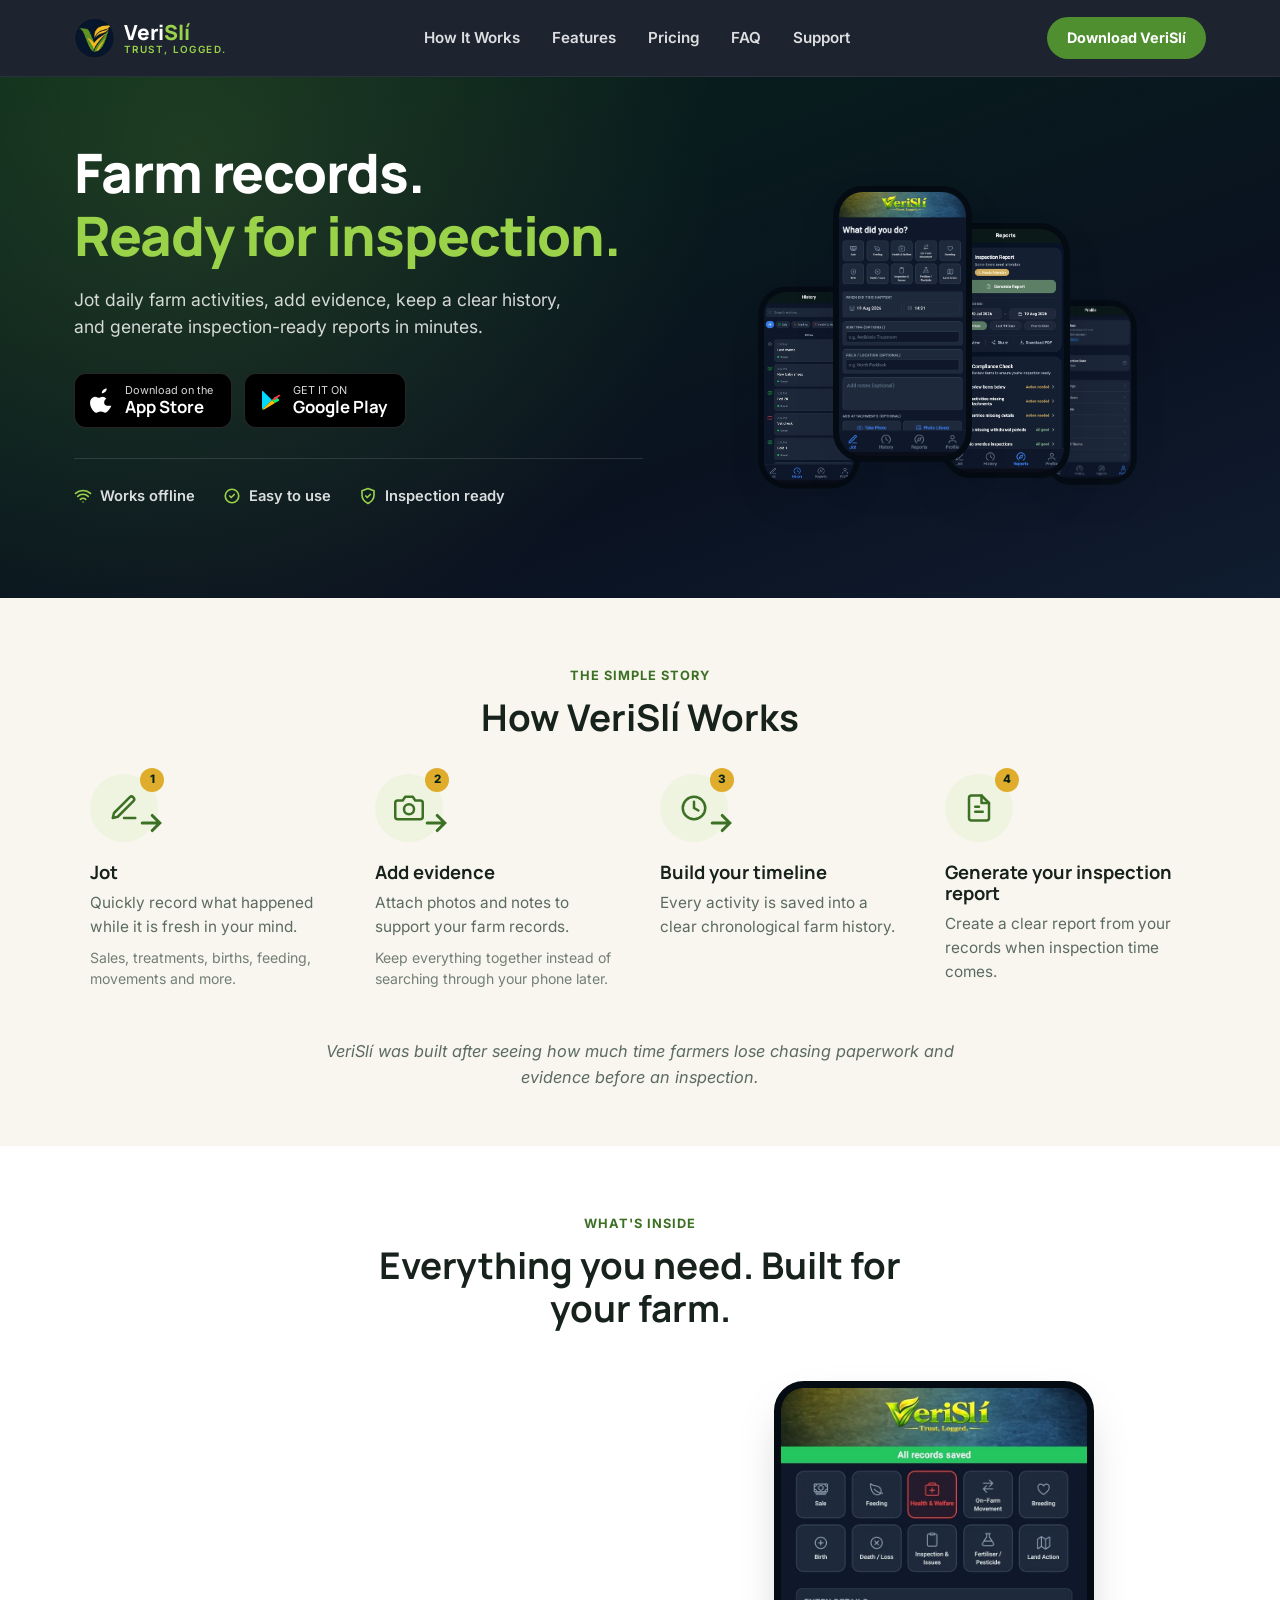
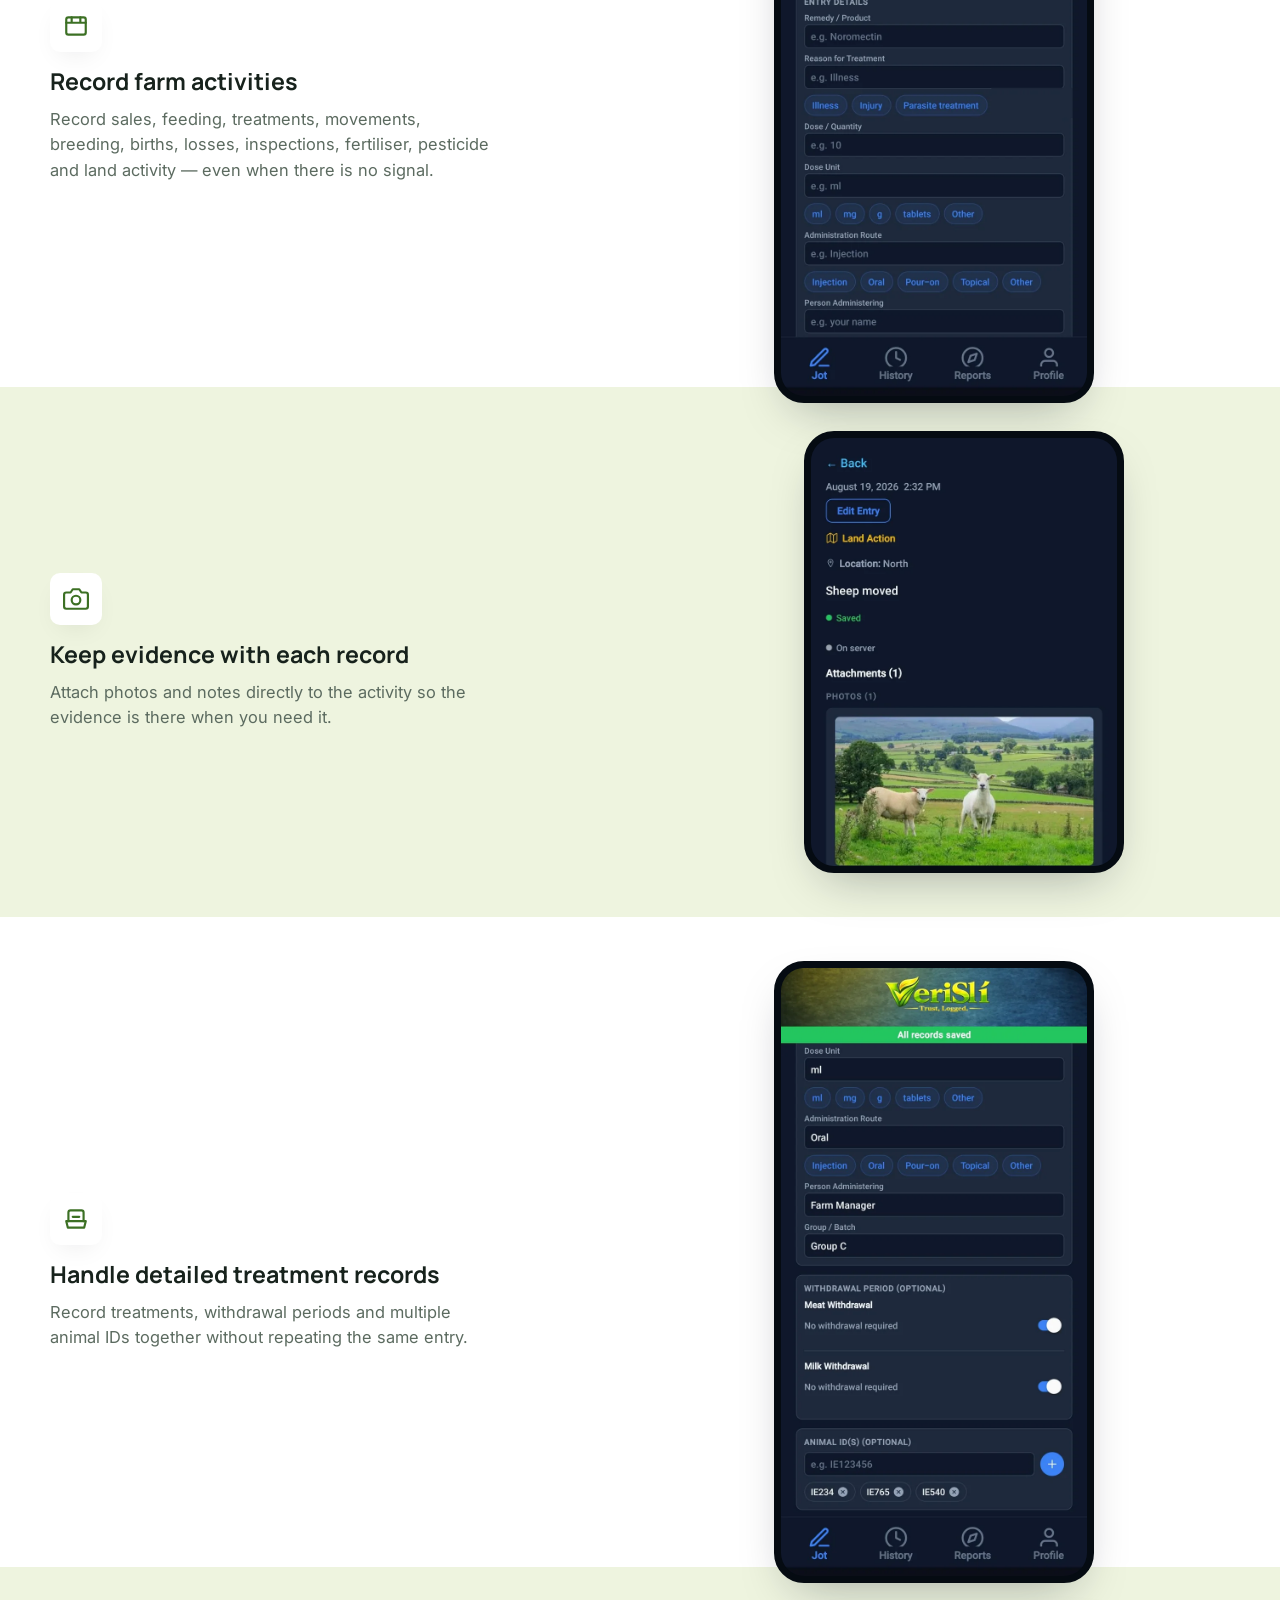
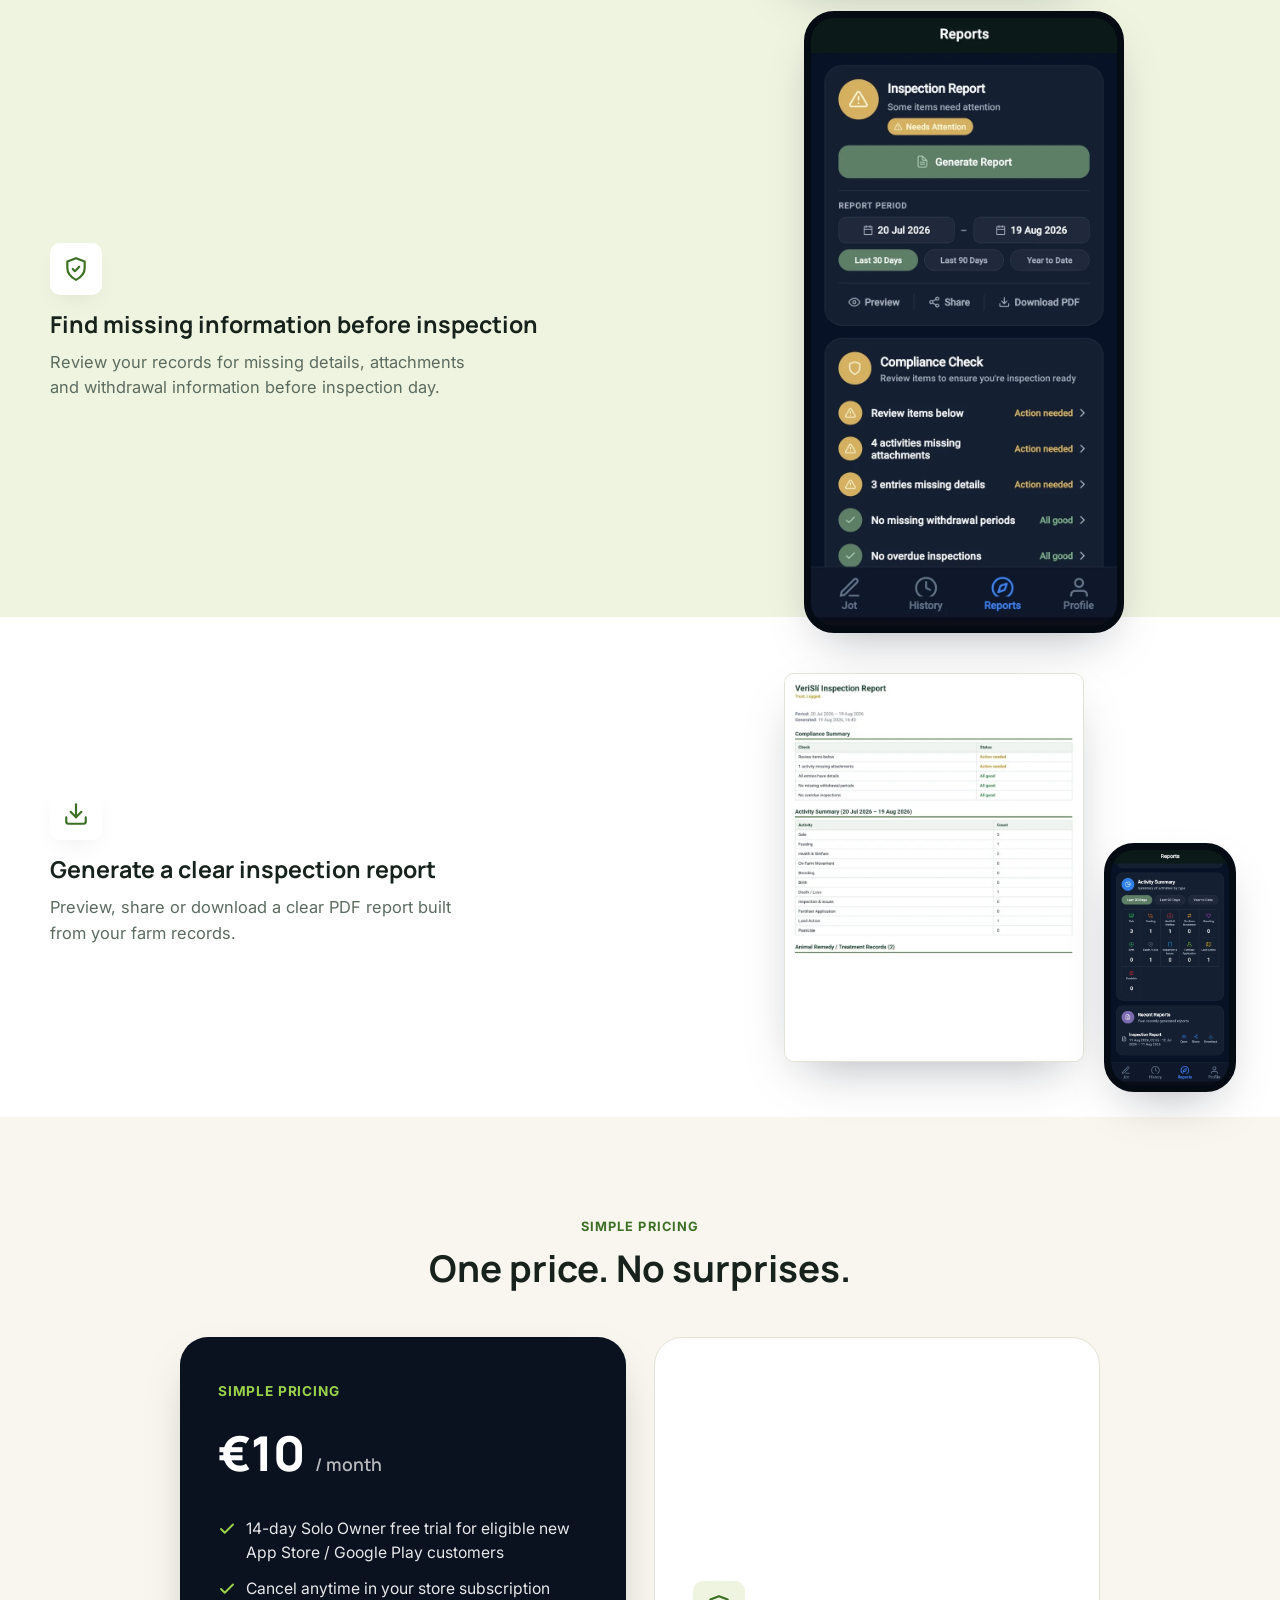
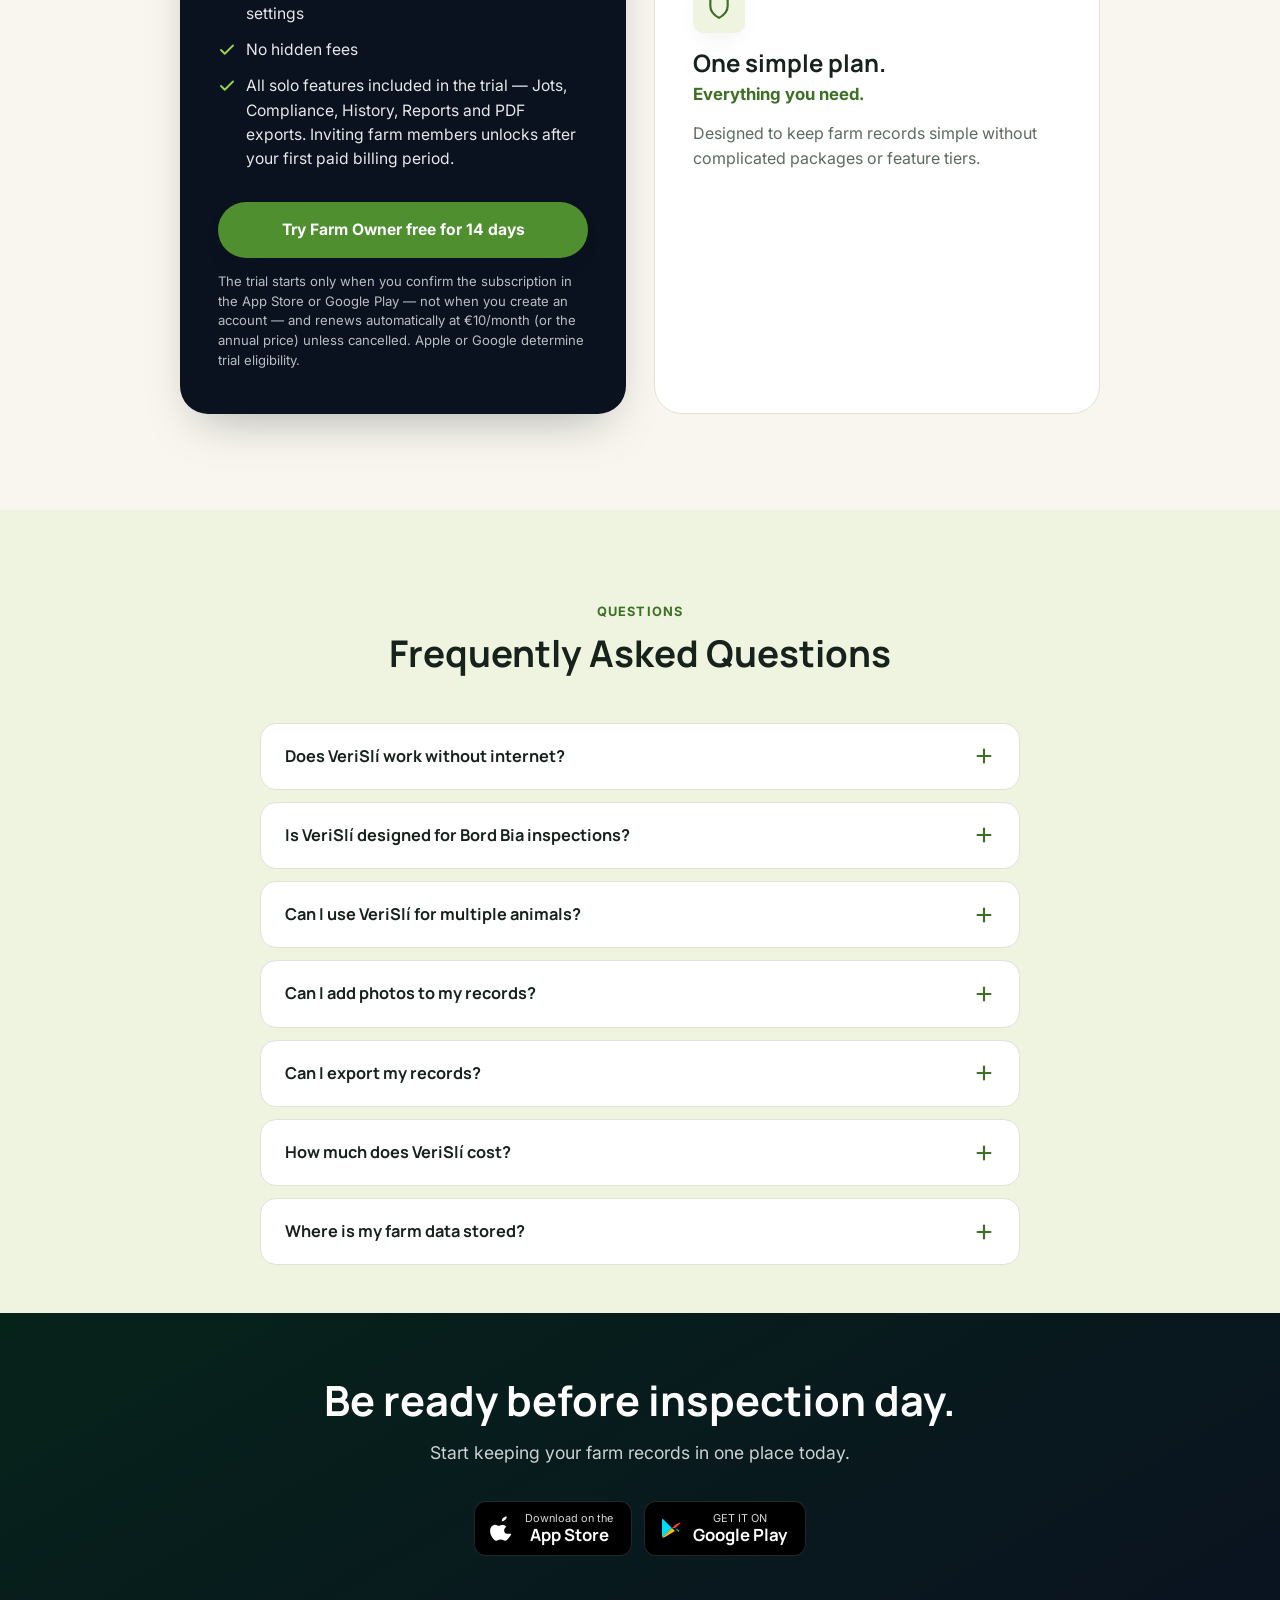
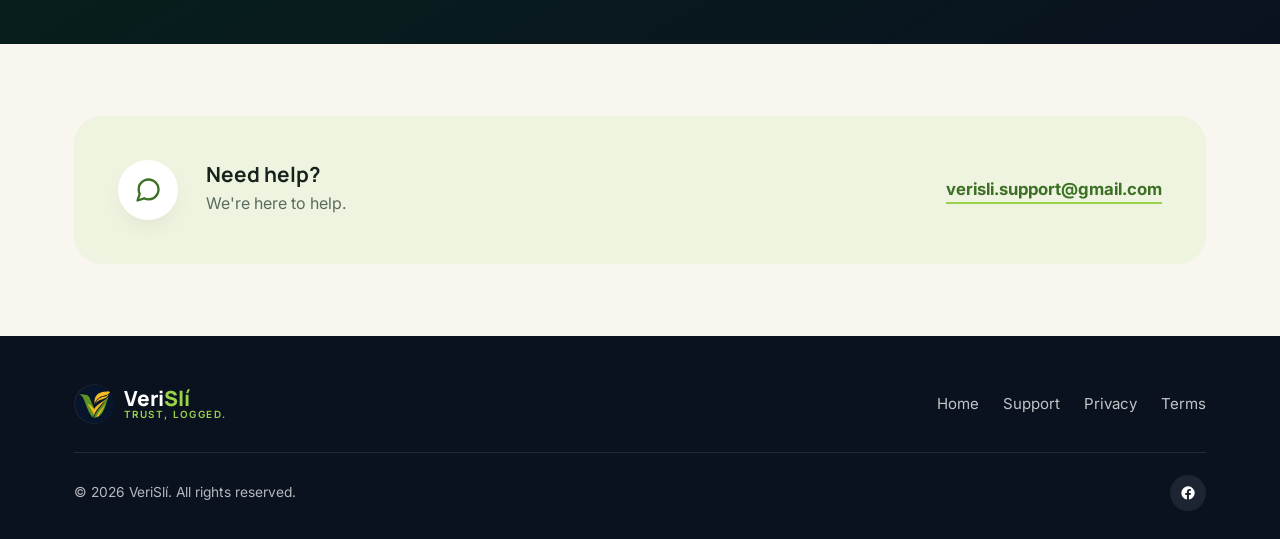
==== commit d62c0266: "Merge 672169a75bd8d54de40bd9d6109efcc876b64db8 into e9a1f6bba1546fffad1eecd610b6d2c8bfdfb72f" ====
--- a/index.html
+++ b/index.html
@@ -265,12 +265,13 @@
           <div class="price-tag">Simple pricing</div>
           <div class="price-amount">&euro;10 <span>/ month</span></div>
           <ul class="price-list">
-            <li><svg width="18" height="18" viewBox="0 0 24 24" fill="none" stroke="currentColor" stroke-width="2.5" stroke-linecap="round" stroke-linejoin="round" aria-hidden="true"><path d="M20 6 9 17l-5-5"/></svg> 30-day free trial</li>
-            <li><svg width="18" height="18" viewBox="0 0 24 24" fill="none" stroke="currentColor" stroke-width="2.5" stroke-linecap="round" stroke-linejoin="round" aria-hidden="true"><path d="M20 6 9 17l-5-5"/></svg> Cancel anytime</li>
+            <li><svg width="18" height="18" viewBox="0 0 24 24" fill="none" stroke="currentColor" stroke-width="2.5" stroke-linecap="round" stroke-linejoin="round" aria-hidden="true"><path d="M20 6 9 17l-5-5"/></svg> 14-day Solo Owner free trial for eligible new App Store / Google Play customers</li>
+            <li><svg width="18" height="18" viewBox="0 0 24 24" fill="none" stroke="currentColor" stroke-width="2.5" stroke-linecap="round" stroke-linejoin="round" aria-hidden="true"><path d="M20 6 9 17l-5-5"/></svg> Cancel anytime in your store subscription settings</li>
             <li><svg width="18" height="18" viewBox="0 0 24 24" fill="none" stroke="currentColor" stroke-width="2.5" stroke-linecap="round" stroke-linejoin="round" aria-hidden="true"><path d="M20 6 9 17l-5-5"/></svg> No hidden fees</li>
-            <li><svg width="18" height="18" viewBox="0 0 24 24" fill="none" stroke="currentColor" stroke-width="2.5" stroke-linecap="round" stroke-linejoin="round" aria-hidden="true"><path d="M20 6 9 17l-5-5"/></svg> All features included</li>
+            <li><svg width="18" height="18" viewBox="0 0 24 24" fill="none" stroke="currentColor" stroke-width="2.5" stroke-linecap="round" stroke-linejoin="round" aria-hidden="true"><path d="M20 6 9 17l-5-5"/></svg> All solo features included in the trial &mdash; Jots, Compliance, History, Reports and PDF exports. Inviting farm members unlocks after your first paid billing period.</li>
           </ul>
-          <a class="btn btn-primary price-cta" href="#download">Start your 30-day free trial</a>
+          <a class="btn btn-primary price-cta" href="#download">Try Farm Owner free for 14 days</a>
+          <p class="price-note">The trial starts only when you confirm the subscription in the App Store or Google Play &mdash; not when you create an account &mdash; and renews automatically at &euro;10/month (or the annual price) unless cancelled. Apple or Google determine trial eligibility.</p>
         </div>
 
         <div class="plan-card">
@@ -333,7 +334,7 @@
           <summary class="faq-question">How much does VeriSl&iacute; cost?
             <svg class="icon-plus" viewBox="0 0 24 24" fill="none" stroke="currentColor" stroke-width="2.4" stroke-linecap="round" aria-hidden="true"><path d="M12 5v14M5 12h14"/></svg>
           </summary>
-          <p class="faq-answer">VeriSl&iacute; costs &euro;10 per month after a 30-day free trial. There are no separate feature tiers.</p>
+          <p class="faq-answer">The Farm Owner plan is &euro;10 per month (or a discounted annual price) billed through the App Store or Google Play. Eligible new store customers get a 14-day Solo Owner free trial that includes Jots, Compliance, History, Reports and PDF exports; inviting or managing farm members unlocks when your first paid billing period begins. Admins pay &euro;5/month for their own access, Viewers are free, and neither has a trial. The trial begins only when you confirm the subscription in the store and renews automatically unless cancelled.</p>
         </details>
 
         <details class="faq-item">
--- a/styles.css
+++ b/styles.css
@@ -571,9 +571,10 @@
 .price-amount { font-family: var(--font-display); font-size: 3rem; font-weight: 800; }
 .price-amount span { font-size: 1.1rem; font-weight: 600; color: rgba(255,255,255,0.7); }
 .price-list { list-style: none; margin-top: 26px; display: flex; flex-direction: column; gap: 12px; }
-.price-list li { display: flex; align-items: center; gap: 10px; font-size: 0.98rem; color: rgba(255,255,255,0.9); }
-.price-list svg { color: var(--lime); flex-shrink: 0; }
+.price-list li { display: flex; align-items: flex-start; gap: 10px; font-size: 0.98rem; color: rgba(255,255,255,0.9); }
+.price-list svg { color: var(--lime); flex-shrink: 0; margin-top: 3px; }
 .price-cta { margin-top: 30px; width: 100%; }
+.price-note { margin-top: 14px; font-size: 0.82rem; line-height: 1.5; color: rgba(255,255,255,0.72); }
 
 .plan-card {
   background: var(--white);
